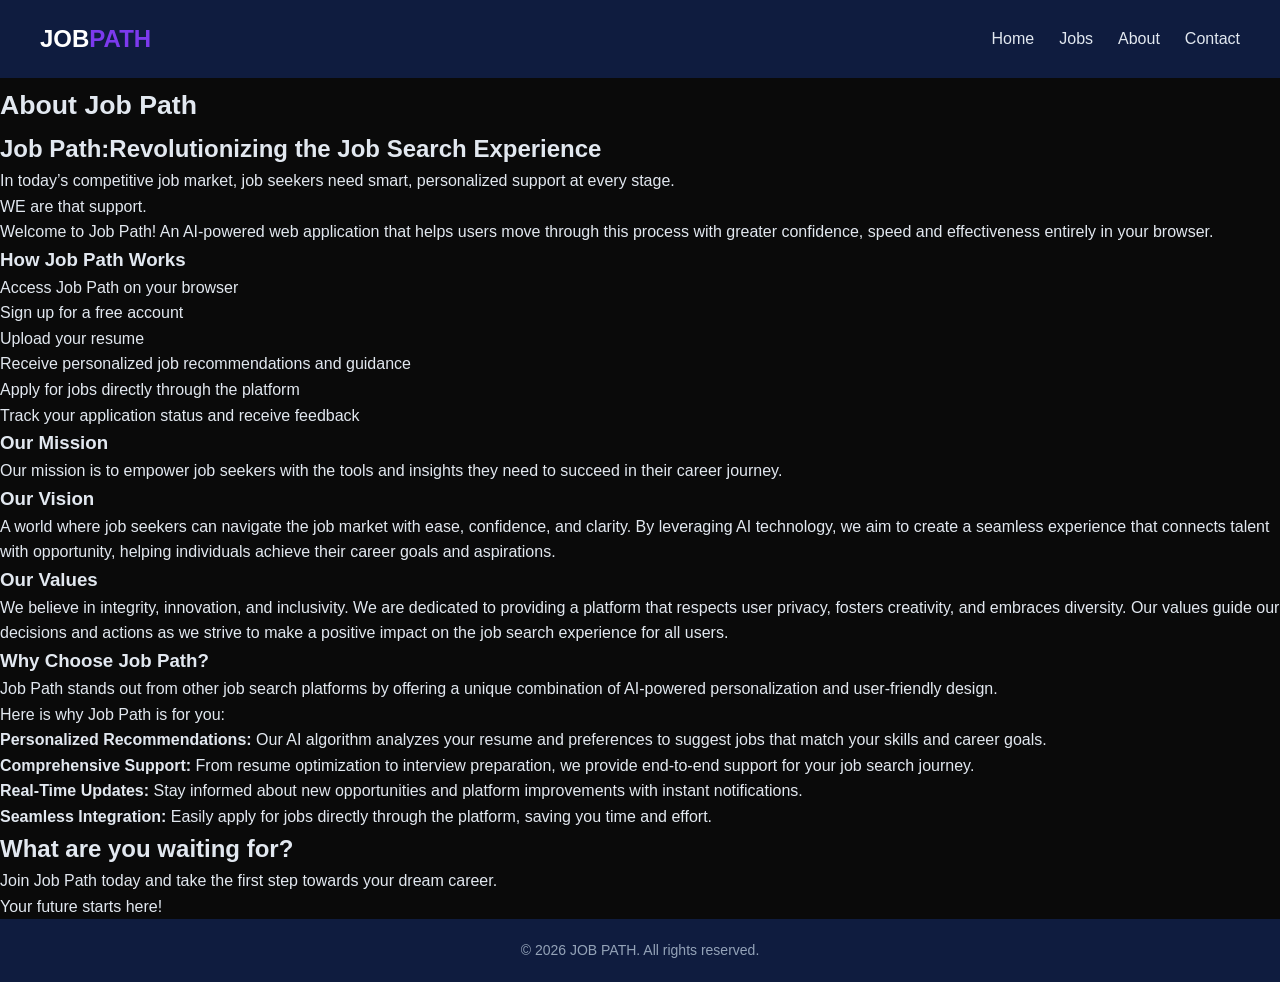
==== about.html @ 225a7d7c "Update navigation links in about.html" ====
<!DOCTYPE html>
<html lang="en">
<head>
    <meta charset="UTF-8">
    <meta name="viewport" content="width=device-width, initial-scale=1.0">
    <title>JOB PATH|About </title>
  <link rel="stylesheet" href="style.css" />
  <link rel="stylesheet" href="https://cdnjs.cloudflare.com/ajax/libs/font-awesome/6.5.0/css/all.min.css">
</head>
<body>
    <!-- Navigation -->
  <nav>
    <div class="logo">JOB<span>PATH</span></div>
    <ul>
      <li><a href="index.html">Home</a></li>
      <li><a href="#">Jobs</a></li>
      <li><a href="about.html">About</a></li>
      <li><a href="contact.html">Contact</a></li>
    </ul>
  </nav>
    <h1>
  <small class="text-body-secondary">About Job Path</small>
</h1>
    <h2>Job Path:Revolutionizing the Job Search Experience</h2>
    <p class="lead">In today’s competitive job market, job seekers need smart, personalized support at every stage.<br> WE are that support.<br>
     <p>Welcome to Job Path! An AI-powered web application that helps users move through this process with greater confidence, speed and effectiveness entirely in your browser. </p>
    
     <h3>How Job Path Works</h3>
        <ol>
        <li>Access Job Path on your browser</li>
        <li>Sign up for a free account</li>
        <li>Upload your resume</li>
        <li>Receive personalized job recommendations and guidance</li>
        <li>Apply for jobs directly through the platform</li>
        <li>Track your application status and receive feedback</li>
    </ol>

<h3>Our Mission</h3>
<p>Our mission is to empower job seekers with the tools and insights they need to succeed in their career journey.</p>

<h3>Our Vision</h3>
<p>A world where job seekers can navigate the job market with ease, confidence, and clarity. By leveraging AI technology, we aim to create a seamless experience that connects talent with opportunity, helping individuals achieve their career goals and aspirations.</p>

<h3>Our Values</h3>
<p>We believe in integrity, innovation, and inclusivity. We are dedicated to providing a platform that respects user privacy, fosters creativity, and embraces diversity. Our values guide our decisions and actions as we strive to make a positive impact on the job search experience for all users.</p>

<h3>Why Choose Job Path?</h3>
<p>Job Path stands out from other job search platforms by offering a unique combination of AI-powered personalization and user-friendly design.<br> Here is why Job Path is for you:</p>
<ul>
    <li><strong>Personalized Recommendations:</strong> Our AI algorithm analyzes your resume and preferences to suggest jobs that match your skills and career goals.</li>
    <li><strong>Comprehensive Support:</strong> From resume optimization to interview preparation, we provide end-to-end support for your job search journey.</li>
    <li><strong>Real-Time Updates:</strong> Stay informed about new opportunities and platform improvements with instant notifications.</li>
    <li><strong>Seamless Integration:</strong> Easily apply for jobs directly through the platform, saving you time and effort.</li>
</ul>
</p>

<h2>What are you waiting for?</h2>
<p>Join Job Path today and take the first step towards your dream career.<br> Your future starts here!</p>

<!-- Footer -->
  <footer>
    <p>&copy; 2026 JOB PATH. All rights reserved.</p>
  </footer>

</body>
</html>
---- style.css ----
* {
  margin: 0;
  padding: 0;
  box-sizing: border-box;
}

body {
  font-family: Arial, Helvetica, sans-serif;
  background-color: #0a0a0a;
  color: #e2e8f0;
  line-height: 1.6;
}

/* Navigation */
nav {
  display: flex;
  justify-content: space-between;
  align-items: center;
  padding: 20px 40px;
  background-color: #0f1c3f;
}

.logo {
  font-size: 24px;
  font-weight: bold;
  color: #ffffff;
}

.logo span {
  color: #7c3aed;
}

nav ul {
  list-style: none;
  display: flex;
  gap: 25px;
}

nav a {
  color: #e2e8f0;
  text-decoration: none;
  font-size: 16px;
}

nav a:hover {
  color: #7c3aed;
}

/* Hero */
header {
  text-align: center;
  padding: 100px 20px;
}

header h1 {
  font-size: 42px;
  margin-bottom: 15px;
  color: #ffffff;
}

header h1 span {
  color: #7c3aed;
}

header p {
  font-size: 18px;
  color: #94a3b8;
  margin-bottom: 30px;
}

.buttons {
  display: flex;
  justify-content: center;
  gap: 15px;
}

.btn {
  padding: 12px 28px;
  font-size: 16px;
  border: none;
  border-radius: 6px;
  cursor: pointer;
  background-color: #7c3aed;
  color: #ffffff;
}

.btn:hover {
  background-color: #6d28d9;
}

.btn-outline {
  background-color: transparent;
  border: 2px solid #7c3aed;
  color: #7c3aed;
}

.btn-outline:hover {
  background-color: #7c3aed;
  color: #ffffff;
}

/* Features */
.features {
  display: flex;
  justify-content: center;
  gap: 25px;
  padding: 40px 20px 80px;
  flex-wrap: wrap;
}

.card {
  background-color: #111827;
  border: 1px solid #1e293b;
  border-radius: 8px;
  padding: 30px;
  width: 260px;
  text-align: center;
}

.card h3 {
  color: #7c3aed;
  margin-bottom: 12px;
  font-size: 18px;
}

.card p {
  color: #94a3b8;
  font-size: 15px;
}

/* Footer */
footer {
  text-align: center;
  padding: 20px;
  background-color: #0f1c3f;
  color: #94a3b8;
  font-size: 14px;
}
.contact-header{
    background-repeat: no-repeat;
    background: linear-gradient(rgba(0, 0, 40, 0.7), rgba(0, 0, 40, 0.7)),
    url(images/whitedesign.jpg);
    background-repeat: no-repeat;
    background-size: cover;
    justify-content: center;
    background-position: center;
    position: relative;
    padding: 100px 20px;
    text-align: center;
    color:white ;
}
.contact-header h1{
    color:orange ;
    padding: 10px 40px;
    font-size: 40;
    letter-spacing: 2px;
}
.contact-form p{
    margin-bottom: 20px;
    font-size: 14px;
}
.contact-form{
    text-align: center;
    padding: 40px 20px;
}
form{
    max-width: 600px;
    margin: auto;
    display: flex;
    flex-direction: column;
    gap: 15px;
}
input,textarea{
    padding:12px;
    background-color: #012a5e;
    border: none;
    color: white;
    border-bottom: 2px solid #044b9e;
}
input:focus, textarea:focus{
    outline: none;
    border-bottom: 5px solid#ff7b00;
}
.divider{
    width: 1px;
    background-color:#ff7b00;
    height: auto;
    margin: 0 10px;
    opacity: 0.6
}
button{
    background-color: #ff7b00;
    color: #001f3f;
    padding: 12px;
    border:none;
    cursor: pointer;
    transition: 0.3s;
    text-transform: uppercase;
    font-weight: bold;
}
button:hover{
    background-color:rgb(64, 42, 1) ;
}

/* Simple responsive */
@media (max-width: 600px) {
  nav {
    flex-direction: column;
    gap: 15px;
  }

  header h1 {
    font-size: 32px;
  }

  .buttons {
    flex-direction: column;
    align-items: center;
  }
}
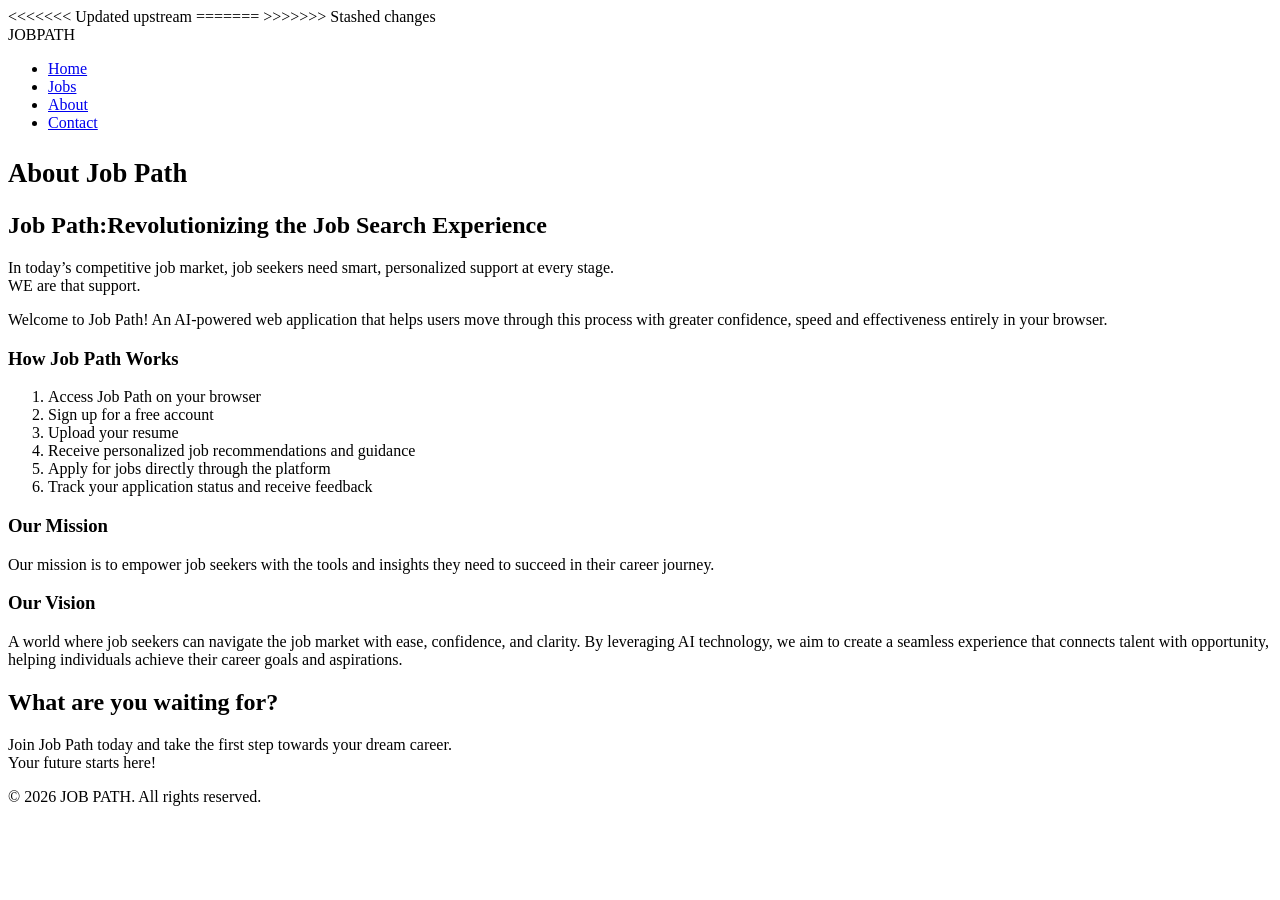
==== commit e2557ea7: "about.html" ====
--- a/about.html
+++ b/about.html
@@ -1,14 +1,24 @@
-<!DOCTYPE html>
+  <!DOCTYPE html>
 <html lang="en">
 <head>
     <meta charset="UTF-8">
     <meta name="viewport" content="width=device-width, initial-scale=1.0">
+<<<<<<< Updated upstream
     <title>JOB PATH|About </title>
   <link rel="stylesheet" href="style.css" />
   <link rel="stylesheet" href="https://cdnjs.cloudflare.com/ajax/libs/font-awesome/6.5.0/css/all.min.css">
 </head>
 <body>
     <!-- Navigation -->
+=======
+    <title>JOB PATH|About</title>
+    <link rel="stylesheet" href="style.css" />
+  <link rel="stylesheet" href="https://cdnjs.cloudflare.com/ajax/libs/font-awesome/6.5.0/css/all.min.css">
+</head>
+</head>
+<body>
+      <!-- Navigation -->
+>>>>>>> Stashed changes
   <nav>
     <div class="logo">JOB<span>PATH</span></div>
     <ul>
@@ -41,18 +51,8 @@
 <h3>Our Vision</h3>
 <p>A world where job seekers can navigate the job market with ease, confidence, and clarity. By leveraging AI technology, we aim to create a seamless experience that connects talent with opportunity, helping individuals achieve their career goals and aspirations.</p>
 
-<h3>Our Values</h3>
-<p>We believe in integrity, innovation, and inclusivity. We are dedicated to providing a platform that respects user privacy, fosters creativity, and embraces diversity. Our values guide our decisions and actions as we strive to make a positive impact on the job search experience for all users.</p>
 
-<h3>Why Choose Job Path?</h3>
-<p>Job Path stands out from other job search platforms by offering a unique combination of AI-powered personalization and user-friendly design.<br> Here is why Job Path is for you:</p>
-<ul>
-    <li><strong>Personalized Recommendations:</strong> Our AI algorithm analyzes your resume and preferences to suggest jobs that match your skills and career goals.</li>
-    <li><strong>Comprehensive Support:</strong> From resume optimization to interview preparation, we provide end-to-end support for your job search journey.</li>
-    <li><strong>Real-Time Updates:</strong> Stay informed about new opportunities and platform improvements with instant notifications.</li>
-    <li><strong>Seamless Integration:</strong> Easily apply for jobs directly through the platform, saving you time and effort.</li>
-</ul>
-</p>
+
 
 <h2>What are you waiting for?</h2>
 <p>Join Job Path today and take the first step towards your dream career.<br> Your future starts here!</p>
--- a/style.css
+++ b/style.css
@@ -1,220 +1,2 @@
-* {
-  margin: 0;
-  padding: 0;
-  box-sizing: border-box;
-}
+# WE ARE NOT USING THIS CSS STYLE...WE ARE USING THE SECOND ONE. THANK YOU
 
-body {
-  font-family: Arial, Helvetica, sans-serif;
-  background-color: #0a0a0a;
-  color: #e2e8f0;
-  line-height: 1.6;
-}
-
-/* Navigation */
-nav {
-  display: flex;
-  justify-content: space-between;
-  align-items: center;
-  padding: 20px 40px;
-  background-color: #0f1c3f;
-}
-
-.logo {
-  font-size: 24px;
-  font-weight: bold;
-  color: #ffffff;
-}
-
-.logo span {
-  color: #7c3aed;
-}
-
-nav ul {
-  list-style: none;
-  display: flex;
-  gap: 25px;
-}
-
-nav a {
-  color: #e2e8f0;
-  text-decoration: none;
-  font-size: 16px;
-}
-
-nav a:hover {
-  color: #7c3aed;
-}
-
-/* Hero */
-header {
-  text-align: center;
-  padding: 100px 20px;
-}
-
-header h1 {
-  font-size: 42px;
-  margin-bottom: 15px;
-  color: #ffffff;
-}
-
-header h1 span {
-  color: #7c3aed;
-}
-
-header p {
-  font-size: 18px;
-  color: #94a3b8;
-  margin-bottom: 30px;
-}
-
-.buttons {
-  display: flex;
-  justify-content: center;
-  gap: 15px;
-}
-
-.btn {
-  padding: 12px 28px;
-  font-size: 16px;
-  border: none;
-  border-radius: 6px;
-  cursor: pointer;
-  background-color: #7c3aed;
-  color: #ffffff;
-}
-
-.btn:hover {
-  background-color: #6d28d9;
-}
-
-.btn-outline {
-  background-color: transparent;
-  border: 2px solid #7c3aed;
-  color: #7c3aed;
-}
-
-.btn-outline:hover {
-  background-color: #7c3aed;
-  color: #ffffff;
-}
-
-/* Features */
-.features {
-  display: flex;
-  justify-content: center;
-  gap: 25px;
-  padding: 40px 20px 80px;
-  flex-wrap: wrap;
-}
-
-.card {
-  background-color: #111827;
-  border: 1px solid #1e293b;
-  border-radius: 8px;
-  padding: 30px;
-  width: 260px;
-  text-align: center;
-}
-
-.card h3 {
-  color: #7c3aed;
-  margin-bottom: 12px;
-  font-size: 18px;
-}
-
-.card p {
-  color: #94a3b8;
-  font-size: 15px;
-}
-
-/* Footer */
-footer {
-  text-align: center;
-  padding: 20px;
-  background-color: #0f1c3f;
-  color: #94a3b8;
-  font-size: 14px;
-}
-.contact-header{
-    background-repeat: no-repeat;
-    background: linear-gradient(rgba(0, 0, 40, 0.7), rgba(0, 0, 40, 0.7)),
-    url(images/whitedesign.jpg);
-    background-repeat: no-repeat;
-    background-size: cover;
-    justify-content: center;
-    background-position: center;
-    position: relative;
-    padding: 100px 20px;
-    text-align: center;
-    color:white ;
-}
-.contact-header h1{
-    color:orange ;
-    padding: 10px 40px;
-    font-size: 40;
-    letter-spacing: 2px;
-}
-.contact-form p{
-    margin-bottom: 20px;
-    font-size: 14px;
-}
-.contact-form{
-    text-align: center;
-    padding: 40px 20px;
-}
-form{
-    max-width: 600px;
-    margin: auto;
-    display: flex;
-    flex-direction: column;
-    gap: 15px;
-}
-input,textarea{
-    padding:12px;
-    background-color: #012a5e;
-    border: none;
-    color: white;
-    border-bottom: 2px solid #044b9e;
-}
-input:focus, textarea:focus{
-    outline: none;
-    border-bottom: 5px solid#ff7b00;
-}
-.divider{
-    width: 1px;
-    background-color:#ff7b00;
-    height: auto;
-    margin: 0 10px;
-    opacity: 0.6
-}
-button{
-    background-color: #ff7b00;
-    color: #001f3f;
-    padding: 12px;
-    border:none;
-    cursor: pointer;
-    transition: 0.3s;
-    text-transform: uppercase;
-    font-weight: bold;
-}
-button:hover{
-    background-color:rgb(64, 42, 1) ;
-}
-
-/* Simple responsive */
-@media (max-width: 600px) {
-  nav {
-    flex-direction: column;
-    gap: 15px;
-  }
-
-  header h1 {
-    font-size: 32px;
-  }
-
-  .buttons {
-    flex-direction: column;
-    align-items: center;
-  }
-}
--- a/style.css
+++ b/style.css
@@ -1,220 +1,2 @@
-* {
-  margin: 0;
-  padding: 0;
-  box-sizing: border-box;
-}
+# WE ARE NOT USING THIS CSS STYLE...WE ARE USING THE SECOND ONE. THANK YOU
 
-body {
-  font-family: Arial, Helvetica, sans-serif;
-  background-color: #0a0a0a;
-  color: #e2e8f0;
-  line-height: 1.6;
-}
-
-/* Navigation */
-nav {
-  display: flex;
-  justify-content: space-between;
-  align-items: center;
-  padding: 20px 40px;
-  background-color: #0f1c3f;
-}
-
-.logo {
-  font-size: 24px;
-  font-weight: bold;
-  color: #ffffff;
-}
-
-.logo span {
-  color: #7c3aed;
-}
-
-nav ul {
-  list-style: none;
-  display: flex;
-  gap: 25px;
-}
-
-nav a {
-  color: #e2e8f0;
-  text-decoration: none;
-  font-size: 16px;
-}
-
-nav a:hover {
-  color: #7c3aed;
-}
-
-/* Hero */
-header {
-  text-align: center;
-  padding: 100px 20px;
-}
-
-header h1 {
-  font-size: 42px;
-  margin-bottom: 15px;
-  color: #ffffff;
-}
-
-header h1 span {
-  color: #7c3aed;
-}
-
-header p {
-  font-size: 18px;
-  color: #94a3b8;
-  margin-bottom: 30px;
-}
-
-.buttons {
-  display: flex;
-  justify-content: center;
-  gap: 15px;
-}
-
-.btn {
-  padding: 12px 28px;
-  font-size: 16px;
-  border: none;
-  border-radius: 6px;
-  cursor: pointer;
-  background-color: #7c3aed;
-  color: #ffffff;
-}
-
-.btn:hover {
-  background-color: #6d28d9;
-}
-
-.btn-outline {
-  background-color: transparent;
-  border: 2px solid #7c3aed;
-  color: #7c3aed;
-}
-
-.btn-outline:hover {
-  background-color: #7c3aed;
-  color: #ffffff;
-}
-
-/* Features */
-.features {
-  display: flex;
-  justify-content: center;
-  gap: 25px;
-  padding: 40px 20px 80px;
-  flex-wrap: wrap;
-}
-
-.card {
-  background-color: #111827;
-  border: 1px solid #1e293b;
-  border-radius: 8px;
-  padding: 30px;
-  width: 260px;
-  text-align: center;
-}
-
-.card h3 {
-  color: #7c3aed;
-  margin-bottom: 12px;
-  font-size: 18px;
-}
-
-.card p {
-  color: #94a3b8;
-  font-size: 15px;
-}
-
-/* Footer */
-footer {
-  text-align: center;
-  padding: 20px;
-  background-color: #0f1c3f;
-  color: #94a3b8;
-  font-size: 14px;
-}
-.contact-header{
-    background-repeat: no-repeat;
-    background: linear-gradient(rgba(0, 0, 40, 0.7), rgba(0, 0, 40, 0.7)),
-    url(images/whitedesign.jpg);
-    background-repeat: no-repeat;
-    background-size: cover;
-    justify-content: center;
-    background-position: center;
-    position: relative;
-    padding: 100px 20px;
-    text-align: center;
-    color:white ;
-}
-.contact-header h1{
-    color:orange ;
-    padding: 10px 40px;
-    font-size: 40;
-    letter-spacing: 2px;
-}
-.contact-form p{
-    margin-bottom: 20px;
-    font-size: 14px;
-}
-.contact-form{
-    text-align: center;
-    padding: 40px 20px;
-}
-form{
-    max-width: 600px;
-    margin: auto;
-    display: flex;
-    flex-direction: column;
-    gap: 15px;
-}
-input,textarea{
-    padding:12px;
-    background-color: #012a5e;
-    border: none;
-    color: white;
-    border-bottom: 2px solid #044b9e;
-}
-input:focus, textarea:focus{
-    outline: none;
-    border-bottom: 5px solid#ff7b00;
-}
-.divider{
-    width: 1px;
-    background-color:#ff7b00;
-    height: auto;
-    margin: 0 10px;
-    opacity: 0.6
-}
-button{
-    background-color: #ff7b00;
-    color: #001f3f;
-    padding: 12px;
-    border:none;
-    cursor: pointer;
-    transition: 0.3s;
-    text-transform: uppercase;
-    font-weight: bold;
-}
-button:hover{
-    background-color:rgb(64, 42, 1) ;
-}
-
-/* Simple responsive */
-@media (max-width: 600px) {
-  nav {
-    flex-direction: column;
-    gap: 15px;
-  }
-
-  header h1 {
-    font-size: 32px;
-  }
-
-  .buttons {
-    flex-direction: column;
-    align-items: center;
-  }
-}
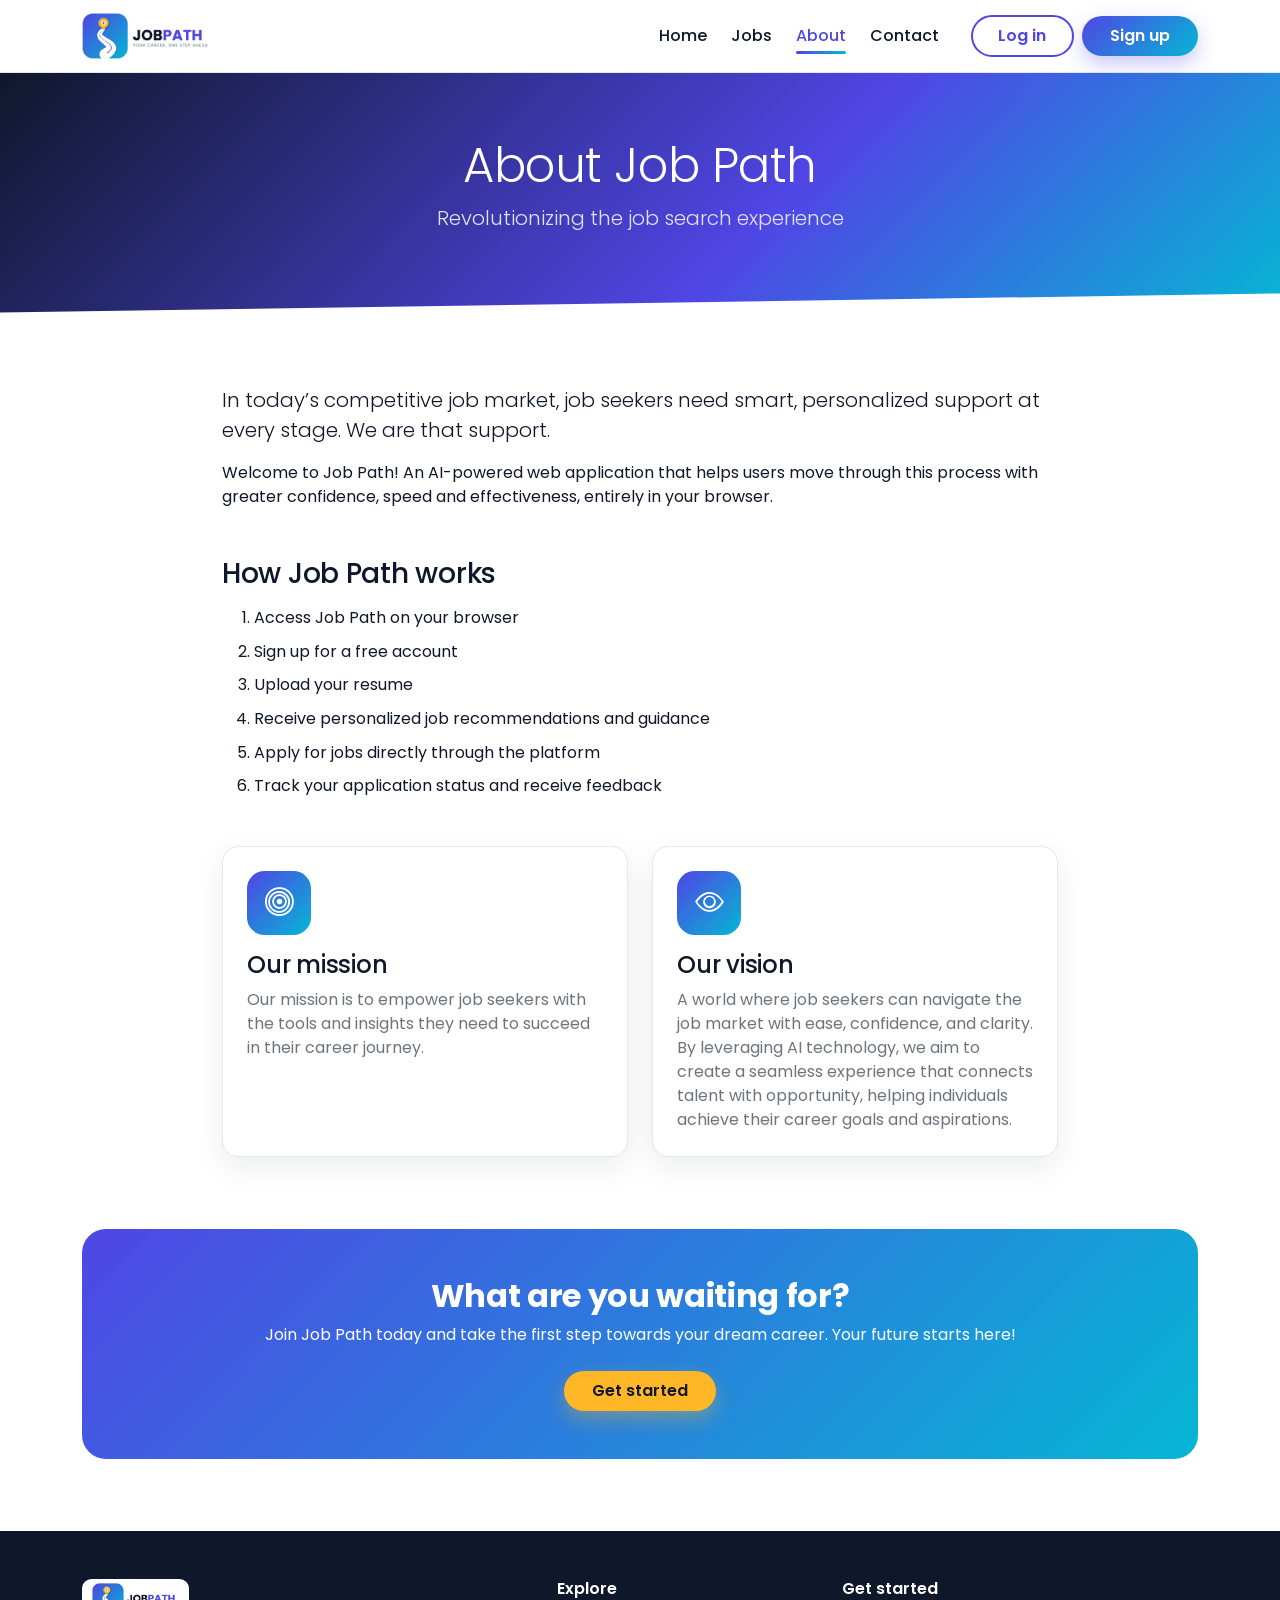
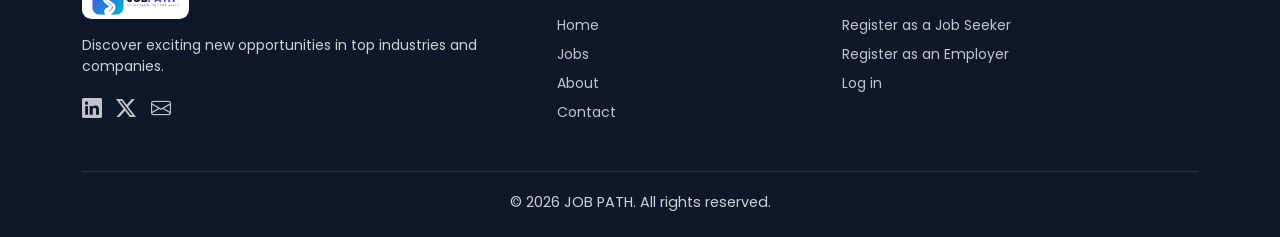
==== commit cc291130: "Add files via upload" ====
--- a/about.html
+++ b/about.html
@@ -1,66 +1,80 @@
-  <!DOCTYPE html>
+<!DOCTYPE html>
 <html lang="en">
 <head>
-    <meta charset="UTF-8">
-    <meta name="viewport" content="width=device-width, initial-scale=1.0">
-<<<<<<< Updated upstream
-    <title>JOB PATH|About </title>
-  <link rel="stylesheet" href="style.css" />
-  <link rel="stylesheet" href="https://cdnjs.cloudflare.com/ajax/libs/font-awesome/6.5.0/css/all.min.css">
+  <meta charset="UTF-8">
+  <meta name="viewport" content="width=device-width, initial-scale=1">
+  <meta name="description" content="Learn how JOB PATH helps job seekers move through the hiring process with confidence, speed and effectiveness.">
+  <title>About | JOB PATH</title>
+  <link rel="icon" type="image/svg+xml" href="assets/img/favicon.svg">
+  <link href="https://cdn.jsdelivr.net/npm/bootstrap@5.3.3/dist/css/bootstrap.min.css" rel="stylesheet">
+  <link href="https://cdn.jsdelivr.net/npm/bootstrap-icons@1.11.3/font/bootstrap-icons.min.css" rel="stylesheet">
+  <link rel="preconnect" href="https://fonts.googleapis.com">
+  <link rel="preconnect" href="https://fonts.gstatic.com" crossorigin>
+  <link href="https://fonts.googleapis.com/css2?family=Poppins:wght@400;500;600;700;800&display=swap" rel="stylesheet">
+  <link rel="stylesheet" href="assets/css/style.css">
+  <link rel="stylesheet" href="assets/css/uiverse.css">
 </head>
-<body>
-    <!-- Navigation -->
-=======
-    <title>JOB PATH|About</title>
-    <link rel="stylesheet" href="style.css" />
-  <link rel="stylesheet" href="https://cdnjs.cloudflare.com/ajax/libs/font-awesome/6.5.0/css/all.min.css">
-</head>
-</head>
-<body>
-      <!-- Navigation -->
->>>>>>> Stashed changes
-  <nav>
-    <div class="logo">JOB<span>PATH</span></div>
-    <ul>
-      <li><a href="index.html">Home</a></li>
-      <li><a href="#">Jobs</a></li>
-      <li><a href="about.html">About</a></li>
-      <li><a href="contact.html">Contact</a></li>
-    </ul>
-  </nav>
-    <h1>
-  <small class="text-body-secondary">About Job Path</small>
-</h1>
-    <h2>Job Path:Revolutionizing the Job Search Experience</h2>
-    <p class="lead">In today’s competitive job market, job seekers need smart, personalized support at every stage.<br> WE are that support.<br>
-     <p>Welcome to Job Path! An AI-powered web application that helps users move through this process with greater confidence, speed and effectiveness entirely in your browser. </p>
-    
-     <h3>How Job Path Works</h3>
-        <ol>
-        <li>Access Job Path on your browser</li>
-        <li>Sign up for a free account</li>
-        <li>Upload your resume</li>
-        <li>Receive personalized job recommendations and guidance</li>
-        <li>Apply for jobs directly through the platform</li>
-        <li>Track your application status and receive feedback</li>
-    </ol>
+<body data-page="about">
 
-<h3>Our Mission</h3>
-<p>Our mission is to empower job seekers with the tools and insights they need to succeed in their career journey.</p>
+  <div id="site-header"></div>
 
-<h3>Our Vision</h3>
-<p>A world where job seekers can navigate the job market with ease, confidence, and clarity. By leveraging AI technology, we aim to create a seamless experience that connects talent with opportunity, helping individuals achieve their career goals and aspirations.</p>
+  <main id="main">
+    <header class="page-hero">
+      <div class="container">
+        <h1 class="display-5">About Job Path</h1>
+        <p class="lead mb-0">Revolutionizing the job search experience</p>
+      </div>
+    </header>
 
+    <section class="section">
+      <div class="container" style="max-width: 860px;">
+        <p class="lead">In today&rsquo;s competitive job market, job seekers need smart, personalized support at every stage. We are that support.</p>
+        <p>Welcome to Job Path! An AI-powered web application that helps users move through this process with greater confidence, speed and effectiveness, entirely in your browser.</p>
 
+        <h2 class="h3 mt-5 mb-3">How Job Path works</h2>
+        <ol class="about-list">
+          <li>Access Job Path on your browser</li>
+          <li>Sign up for a free account</li>
+          <li>Upload your resume</li>
+          <li>Receive personalized job recommendations and guidance</li>
+          <li>Apply for jobs directly through the platform</li>
+          <li>Track your application status and receive feedback</li>
+        </ol>
 
+        <div class="row g-4 mt-4">
+          <div class="col-md-6 reveal">
+            <div class="uv-card">
+              <div class="icon-wrap mb-3"><i class="bi bi-bullseye"></i></div>
+              <h2 class="h4">Our mission</h2>
+              <p class="mb-0 text-secondary">Our mission is to empower job seekers with the tools and insights they need to succeed in their career journey.</p>
+            </div>
+          </div>
+          <div class="col-md-6 reveal">
+            <div class="uv-card">
+              <div class="icon-wrap mb-3"><i class="bi bi-eye"></i></div>
+              <h2 class="h4">Our vision</h2>
+              <p class="mb-0 text-secondary">A world where job seekers can navigate the job market with ease, confidence, and clarity. By leveraging AI technology, we aim to create a seamless experience that connects talent with opportunity, helping individuals achieve their career goals and aspirations.</p>
+            </div>
+          </div>
+        </div>
+      </div>
+    </section>
 
-<h2>What are you waiting for?</h2>
-<p>Join Job Path today and take the first step towards your dream career.<br> Your future starts here!</p>
+    <section class="section pt-0">
+      <div class="container">
+        <div class="cta-band reveal">
+          <h2>What are you waiting for?</h2>
+          <p class="mb-4">Join Job Path today and take the first step towards your dream career. Your future starts here!</p>
+          <a href="register.html" class="uv-btn uv-btn-gold">Get started</a>
+        </div>
+      </div>
+    </section>
+  </main>
 
-<!-- Footer -->
-  <footer>
-    <p>&copy; 2026 JOB PATH. All rights reserved.</p>
-  </footer>
+  <div id="site-footer"></div>
 
+  <script src="https://cdn.jsdelivr.net/npm/bootstrap@5.3.3/dist/js/bootstrap.bundle.min.js"></script>
+  <script src="assets/js/layout.js"></script>
+  <script src="assets/js/main.js"></script>
 </body>
 </html>
--- a/assets/css/uiverse.css
+++ b/assets/css/uiverse.css
@@ -0,0 +1,132 @@
+/* =====================================================================
+   UIVERSE-STYLE COMPONENTS  (https://uiverse.io)
+   Uiverse is a community gallery of copy-and-paste HTML/CSS elements –
+   it is NOT an installable library. You browse the site, click an
+   element, copy its HTML + CSS and paste it into your project.
+   The components below follow that same pattern (pure CSS, no JS) and
+   are namespaced with "uv-" so they never clash with Bootstrap.
+   To add another one from uiverse.io: paste its CSS at the bottom of
+   this file and its HTML where you want it. Rename its classes with
+   the "uv-" prefix to keep things tidy.
+   ===================================================================== */
+
+/* ---------- Button: gradient with a shine sweep ---------- */
+.uv-btn {
+  position: relative; overflow: hidden; display: inline-flex; align-items: center; justify-content: center; gap: .5rem;
+  padding: .75rem 1.75rem; border: 0; border-radius: 999px; cursor: pointer;
+  font: 600 1rem/1 "Poppins", sans-serif; color: #fff; text-decoration: none;
+  background: linear-gradient(135deg, var(--jp-indigo), var(--jp-cyan));
+  box-shadow: 0 8px 20px rgba(79, 70, 229, .3);
+  transition: transform .2s, box-shadow .2s;
+}
+.uv-btn::before {                        /* the shiny strip */
+  content: ""; position: absolute; top: 0; left: -100%; width: 60%; height: 100%;
+  background: linear-gradient(120deg, transparent, rgba(255,255,255,.45), transparent);
+  transition: left .6s;
+}
+.uv-btn:hover { transform: translateY(-2px); box-shadow: 0 12px 26px rgba(79, 70, 229, .4); color: #fff; }
+.uv-btn:hover::before { left: 140%; }
+.uv-btn:active { transform: translateY(0) scale(.98); }
+.uv-btn-gold { background: var(--jp-gold); color: var(--jp-navy); box-shadow: 0 8px 20px rgba(255,182,39,.35); }
+.uv-btn-gold:hover { color: var(--jp-navy); box-shadow: 0 12px 26px rgba(255,182,39,.5); }
+.uv-btn-block { width: 100%; }
+
+/* ---------- Button: outline that fills on hover ---------- */
+.uv-btn-outline {
+  position: relative; z-index: 0; overflow: hidden; display: inline-flex; align-items: center; justify-content: center; gap: .5rem;
+  padding: .7rem 1.6rem; border-radius: 999px; cursor: pointer; text-decoration: none;
+  font: 600 1rem/1 "Poppins", sans-serif; color: var(--jp-indigo);
+  background: transparent; border: 2px solid var(--jp-indigo); transition: color .3s;
+}
+.uv-btn-outline::before {
+  content: ""; position: absolute; inset: 0; z-index: -1; background: var(--jp-indigo);
+  transform: scaleX(0); transform-origin: left; transition: transform .3s;
+}
+.uv-btn-outline:hover { color: #fff; }
+.uv-btn-outline:hover::before { transform: scaleX(1); }
+.uv-btn-outline.light { color: #fff; border-color: #fff; }
+.uv-btn-outline.light::before { background: #fff; }
+.uv-btn-outline.light:hover { color: var(--jp-navy); }
+
+/* ---------- Input: floating label with animated underline ----------
+   HTML:  <div class="uv-field"><input id="x" placeholder=" " required>
+          <label for="x">Label</label></div>                            */
+.uv-field { position: relative; margin-bottom: 1.25rem; }
+.uv-field input, .uv-field select, .uv-field textarea {
+  width: 100%; padding: 1.35rem .9rem .5rem; font: 400 1rem "Poppins", sans-serif; color: var(--jp-navy);
+  background: #f1f5f9; border: 2px solid transparent; border-radius: .75rem; outline: none;
+  transition: border-color .25s, background .25s, box-shadow .25s;
+}
+.uv-field textarea { resize: vertical; min-height: 130px; }
+.uv-field label {
+  position: absolute; left: .95rem; top: .95rem; color: var(--jp-slate); pointer-events: none;
+  transition: all .2s ease; transform-origin: left top;
+}
+.uv-field input:focus, .uv-field select:focus, .uv-field textarea:focus {
+  background: #fff; border-color: var(--jp-indigo); box-shadow: 0 0 0 4px rgba(79,70,229,.12);
+}
+/* label floats up when focused OR when the field has content */
+.uv-field input:focus + label,
+.uv-field input:not(:placeholder-shown) + label,
+.uv-field textarea:focus + label,
+.uv-field textarea:not(:placeholder-shown) + label,
+.uv-field select + label {
+  top: .35rem; font-size: .72rem; color: var(--jp-indigo); font-weight: 600;
+}
+.uv-field select { padding-top: 1.45rem; }
+.uv-field input:focus + label,
+.uv-field textarea:focus + label {
+  color: var(--jp-indigo);
+}
+/* validation colours (Bootstrap adds .was-validated to the form) */
+.was-validated .uv-field input:invalid,
+.was-validated .uv-field select:invalid,
+.was-validated .uv-field textarea:invalid { border-color: #dc3545; background: #fff5f5; }
+.was-validated .uv-field input:valid,
+.was-validated .uv-field textarea:valid { border-color: #22c55e; }
+.uv-field .invalid-msg { display: none; color: #dc3545; font-size: .8rem; margin-top: .25rem; }
+.was-validated .uv-field input:invalid ~ .invalid-msg,
+.was-validated .uv-field select:invalid ~ .invalid-msg,
+.was-validated .uv-field textarea:invalid ~ .invalid-msg { display: block; }
+
+/* ---------- Card: lift + gradient glow border on hover ---------- */
+.uv-card {
+  position: relative; height: 100%; background: #fff; border-radius: var(--jp-radius); padding: 1.5rem;
+  border: 1px solid var(--jp-border); box-shadow: var(--jp-shadow);
+  transition: transform .25s, box-shadow .25s;
+}
+.uv-card::after {                         /* glowing border, hidden until hover */
+  content: ""; position: absolute; inset: -2px; z-index: -1; border-radius: calc(var(--jp-radius) + 2px);
+  background: linear-gradient(135deg, var(--jp-indigo), var(--jp-cyan), var(--jp-gold));
+  opacity: 0; transition: opacity .25s;
+}
+.uv-card:hover { transform: translateY(-6px); box-shadow: 0 18px 36px rgba(15,23,42,.14); }
+.uv-card:hover::after { opacity: 1; }
+
+/* ---------- Checkbox: animated tick ----------
+   HTML: <label class="uv-check"><input type="checkbox"><span></span> Text</label> */
+.uv-check { display: inline-flex; align-items: center; gap: .6rem; cursor: pointer; user-select: none; }
+.uv-check input { position: absolute; opacity: 0; }
+.uv-check span {
+  position: relative; width: 22px; height: 22px; border-radius: 6px; border: 2px solid var(--jp-slate);
+  transition: background .2s, border-color .2s; flex: none;
+}
+.uv-check span::after {
+  content: ""; position: absolute; left: 6px; top: 1px; width: 6px; height: 12px;
+  border: solid #fff; border-width: 0 3px 3px 0; transform: rotate(45deg) scale(0); transition: transform .2s;
+}
+.uv-check input:checked + span { background: var(--jp-indigo); border-color: var(--jp-indigo); }
+.uv-check input:checked + span::after { transform: rotate(45deg) scale(1); }
+.uv-check input:focus-visible + span { outline: 3px solid var(--jp-cyan); outline-offset: 2px; }
+
+/* ---------- Loader: three bouncing dots ----------
+   HTML: <div class="uv-loader"><i></i><i></i><i></i></div> */
+.uv-loader { display: inline-flex; gap: .4rem; }
+.uv-loader i { width: 12px; height: 12px; border-radius: 50%; background: var(--jp-indigo); animation: uv-bounce 1s infinite ease-in-out; }
+.uv-loader i:nth-child(2) { background: var(--jp-cyan); animation-delay: .15s; }
+.uv-loader i:nth-child(3) { background: var(--jp-gold); animation-delay: .3s; }
+@keyframes uv-bounce { 0%, 80%, 100% { transform: translateY(0); } 40% { transform: translateY(-14px); } }
+
+@media (prefers-reduced-motion: reduce) {
+  .uv-btn, .uv-btn::before, .uv-card, .uv-loader i { transition: none; animation: none; }
+}
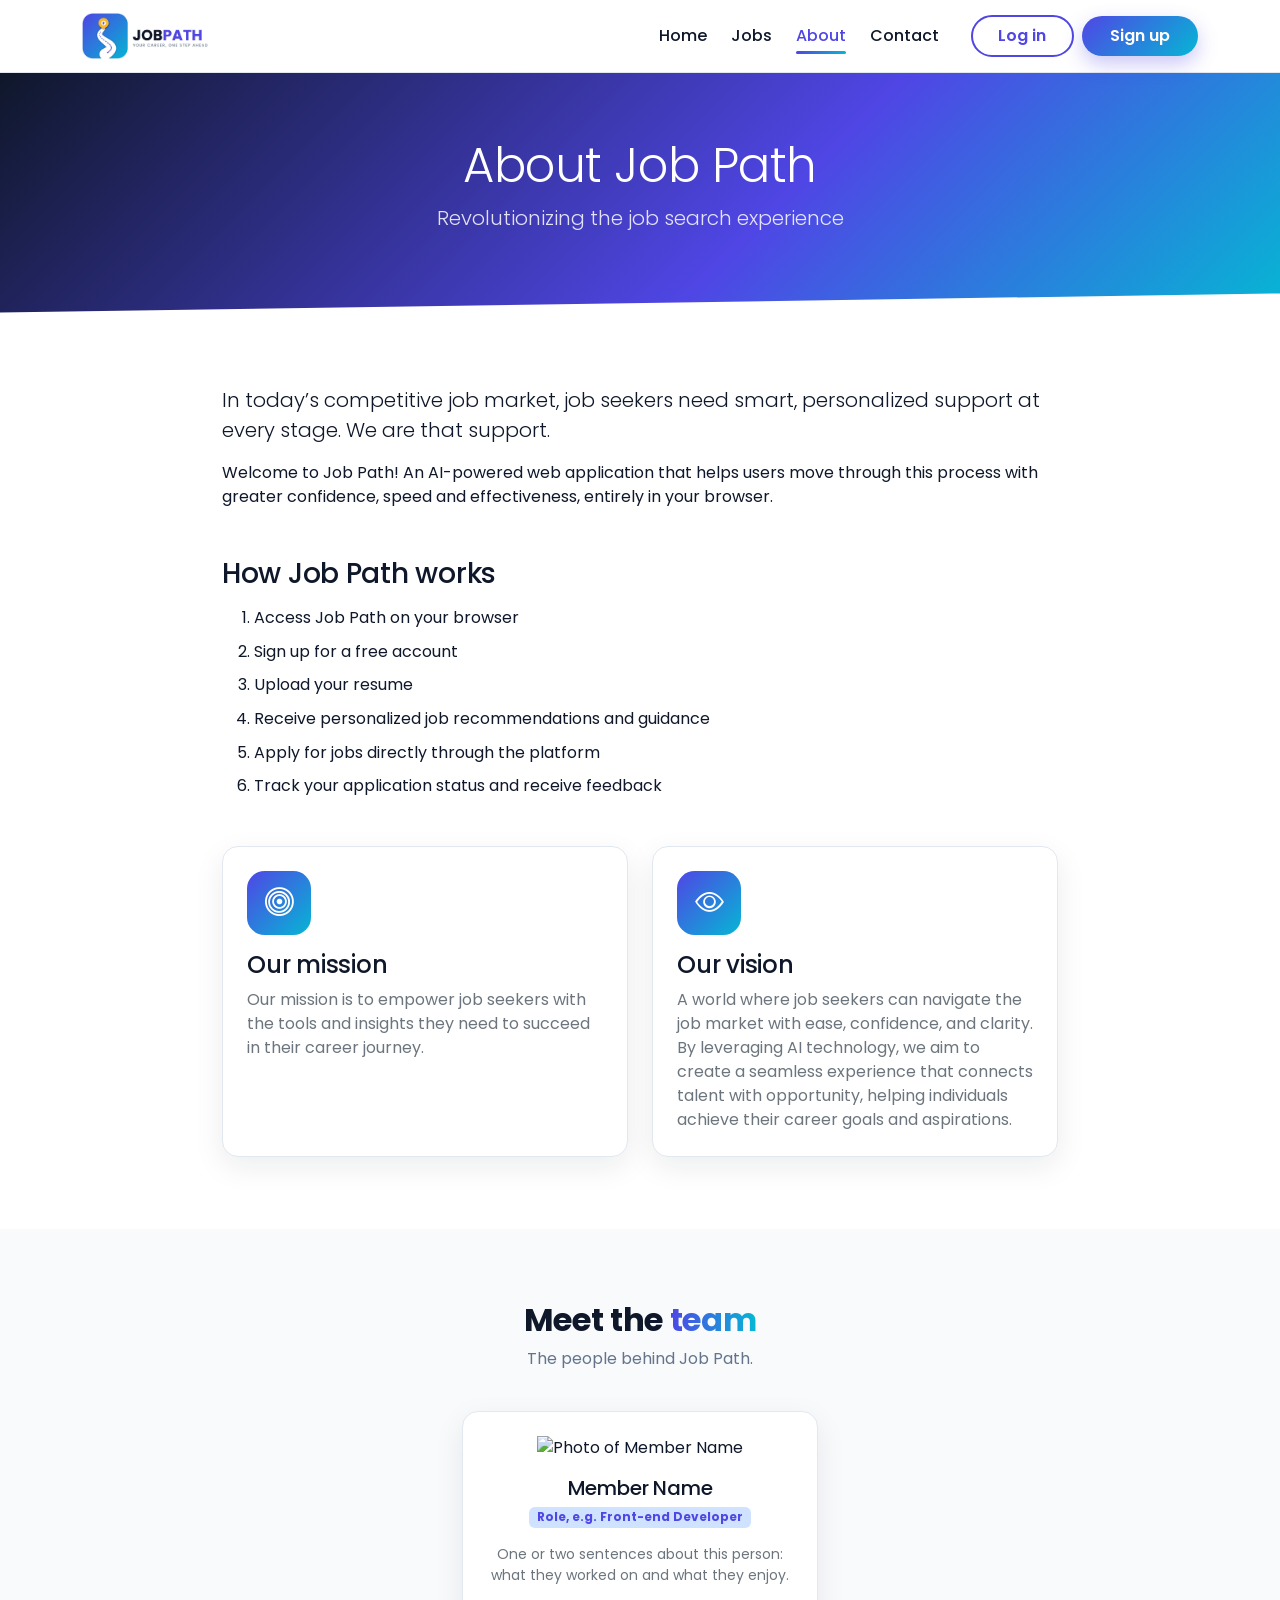
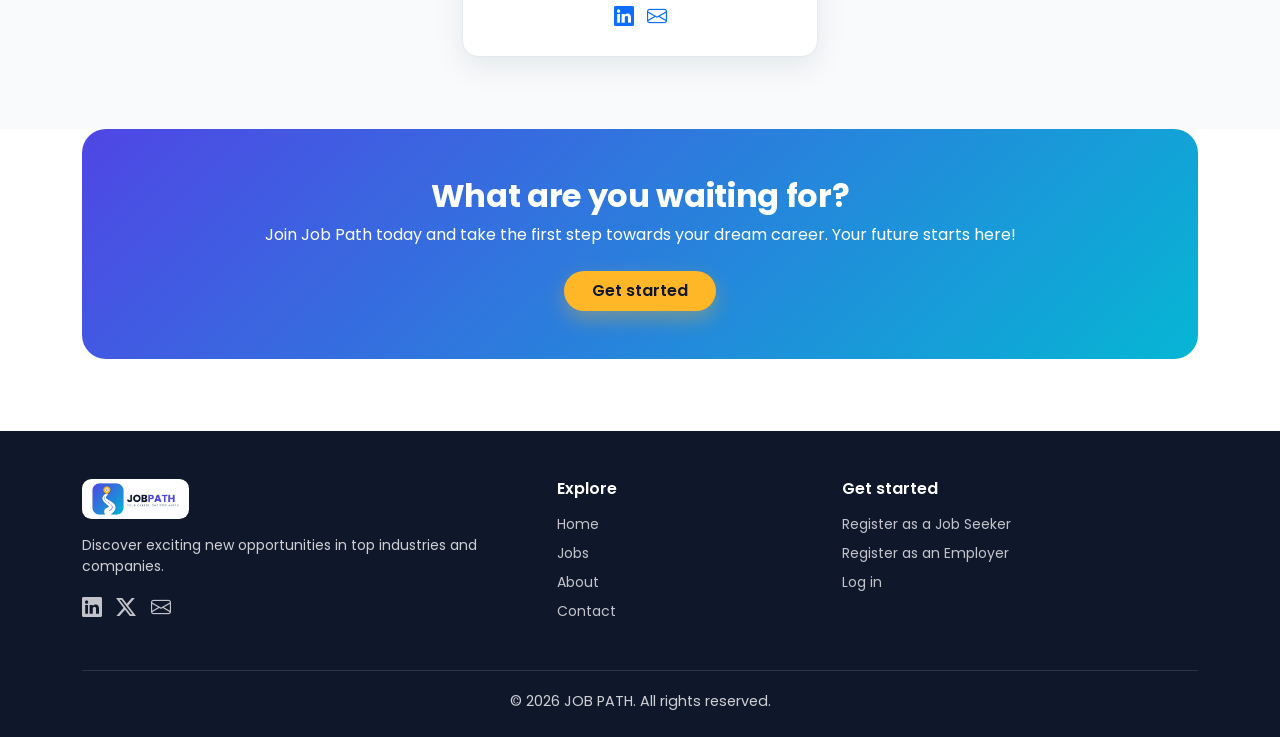
==== commit 8acbd966: "made an update" ====
--- a/about.html
+++ b/about.html
@@ -60,6 +60,34 @@
       </div>
     </section>
 
+    <!-- TEAM -->
+<section class="section section-alt" aria-labelledby="team-title">
+  <div class="container">
+    <h2 id="team-title" class="section-title">Meet the <span class="text-gradient">team</span></h2>
+    <p class="section-intro">The people behind Job Path.</p>
+
+    <div class="row g-4 justify-content-center">
+
+      <!-- ONE MEMBER: copy this whole block for each person -->
+      <div class="col-sm-6 col-lg-4 reveal">
+        <div class="uv-card text-center">
+          <img src="assets/img/team/member1.jpg" alt="Photo of Member Name" class="team-photo mb-3">
+          <h3 class="h5 mb-1">Member Name</h3>
+          <span class="badge bg-primary-subtle text-primary mb-3">Role, e.g. Front-end Developer</span>
+          <p class="text-secondary small mb-3">One or two sentences about this person: what they worked on and what they enjoy.</p>
+          <div class="fs-5">
+            <a href="#" class="me-2" aria-label="Member Name on LinkedIn"><i class="bi bi-linkedin"></i></a>
+            <a href="mailto:name@example.com" aria-label="Email Member Name"><i class="bi bi-envelope"></i></a>
+          </div>
+        </div>
+      </div>
+      <!-- END ONE MEMBER -->
+
+    </div>
+  </div>
+</section>
+
+
     <section class="section pt-0">
       <div class="container">
         <div class="cta-band reveal">
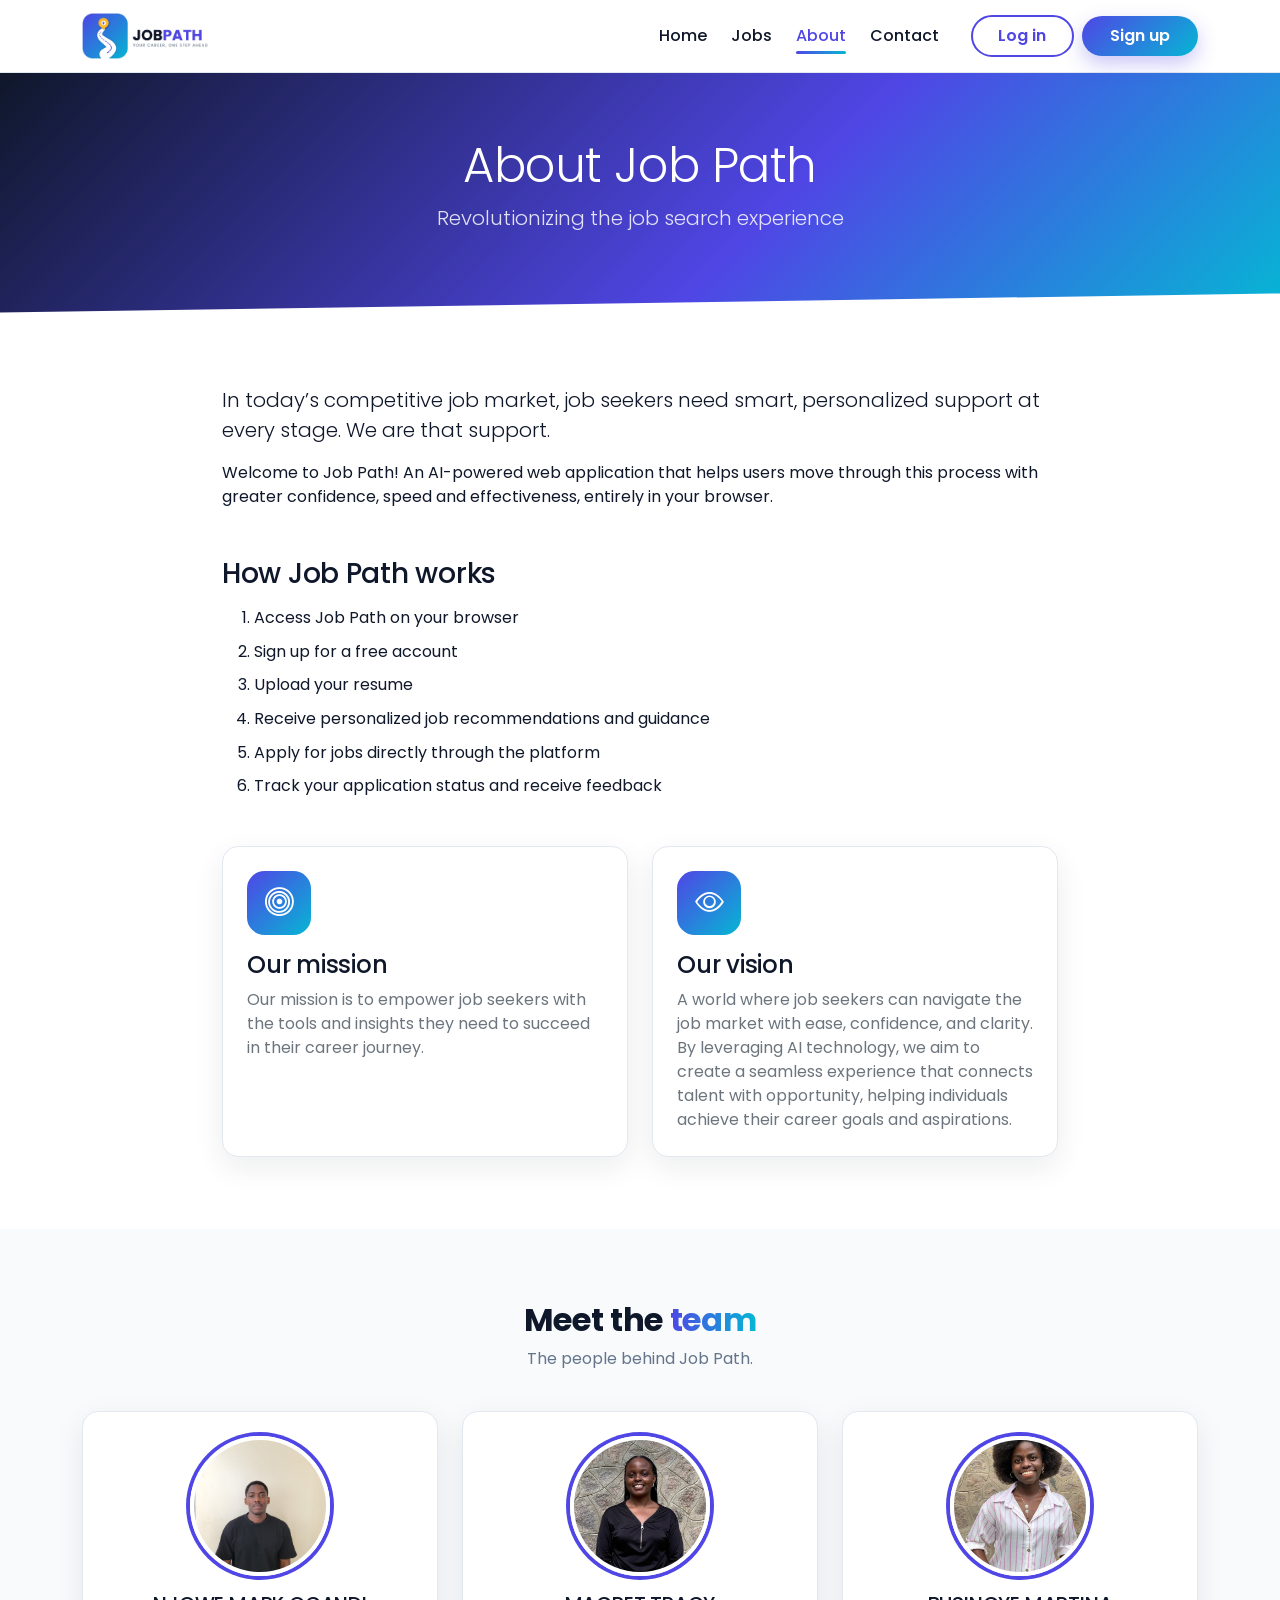
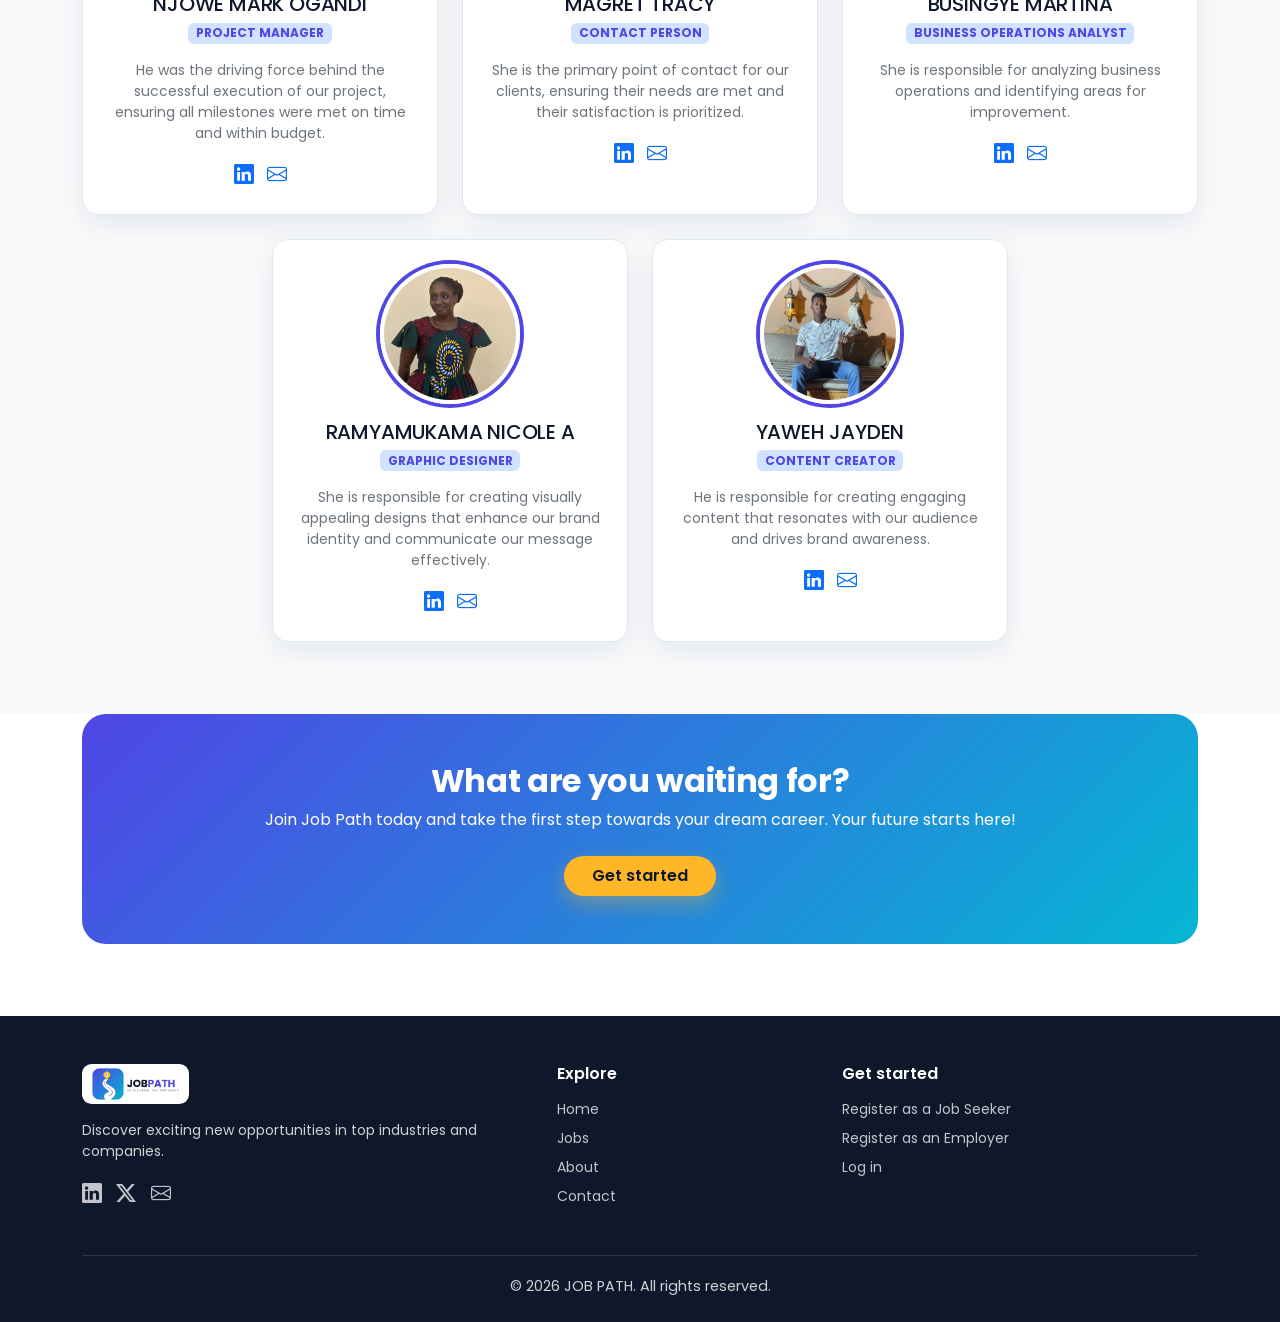
==== commit 4177fbd7: "more on the team members" ====
--- a/about.html
+++ b/about.html
@@ -71,10 +71,10 @@
       <!-- ONE MEMBER: copy this whole block for each person -->
       <div class="col-sm-6 col-lg-4 reveal">
         <div class="uv-card text-center">
-          <img src="assets/img/team/member1.jpg" alt="Photo of Member Name" class="team-photo mb-3">
-          <h3 class="h5 mb-1">Member Name</h3>
-          <span class="badge bg-primary-subtle text-primary mb-3">Role, e.g. Front-end Developer</span>
-          <p class="text-secondary small mb-3">One or two sentences about this person: what they worked on and what they enjoy.</p>
+          <img src="assets/img/TEAM/MARK.jpeg" alt="Photo of Member Name" class="team-photo mb-3">
+          <h3 class="h5 mb-1">NJOWE MARK OGANDI</h3>
+          <span class="badge bg-primary-subtle text-primary mb-3">PROJECT MANAGER</span>
+          <p class="text-secondary small mb-3">He was the driving force behind the successful execution of our project, ensuring all milestones were met on time and within budget.</p>
           <div class="fs-5">
             <a href="#" class="me-2" aria-label="Member Name on LinkedIn"><i class="bi bi-linkedin"></i></a>
             <a href="mailto:name@example.com" aria-label="Email Member Name"><i class="bi bi-envelope"></i></a>
@@ -82,6 +82,66 @@
         </div>
       </div>
       <!-- END ONE MEMBER -->
+
+     <!-- ONE MEMBER: copy this whole block for each person -->
+      <div class="col-sm-6 col-lg-4 reveal">
+        <div class="uv-card text-center">
+          <img src="assets/img/TEAM/WhatsApp Image 2026-11-06 at 1.47.22 PM.jpeg" alt="Photo of Member Name" class="team-photo mb-3">
+          <h3 class="h5 mb-1">MAGRET TRACY</h3>
+          <span class="badge bg-primary-subtle text-primary mb-3">CONTACT PERSON</span>
+          <p class="text-secondary small mb-3">She is the primary point of contact for our clients, ensuring their needs are met and their satisfaction is prioritized.</p>
+          <div class="fs-5">
+            <a href="#" class="me-2" aria-label="Member Name on LinkedIn"><i class="bi bi-linkedin"></i></a>
+            <a href="mailto:name@example.com" aria-label="Email Member Name"><i class="bi bi-envelope"></i></a>
+          </div>
+        </div>
+      </div>
+      <!-- END ONE MEMBER -->
+
+     <!-- ONE MEMBER: copy this whole block for each person -->
+      <div class="col-sm-6 col-lg-4 reveal">
+        <div class="uv-card text-center">
+          <img src="assets/img/TEAM/WhatsApp Image 2026-11-06 at 1.51.54 PM.jpeg" alt="Photo of Member Name" class="team-photo mb-3">
+          <h3 class="h5 mb-1">BUSINGYE MARTINA</h3>
+          <span class="badge bg-primary-subtle text-primary mb-3">BUSINESS OPERATIONS ANALYST</span>
+          <p class="text-secondary small mb-3">She is responsible for analyzing business operations and identifying areas for improvement.</p>
+          <div class="fs-5">
+            <a href="#" class="me-2" aria-label="Member Name on LinkedIn"><i class="bi bi-linkedin"></i></a>
+            <a href="mailto:name@example.com" aria-label="Email Member Name"><i class="bi bi-envelope"></i></a>
+          </div>
+        </div>
+      </div>
+      <!-- END ONE MEMBER -->
+
+     <!-- ONE MEMBER: copy this whole block for each person -->
+      <div class="col-sm-6 col-lg-4 reveal">
+        <div class="uv-card text-center">
+          <img src="assets/img/TEAM/WhatsApp Image 2026-11-06 at 8.35.37 PM.jpeg" alt="Photo of Member Name" class="team-photo mb-3">
+          <h3 class="h5 mb-1">RAMYAMUKAMA NICOLE A</h3>
+          <span class="badge bg-primary-subtle text-primary mb-3">GRAPHIC DESIGNER</span>
+          <p class="text-secondary small mb-3">She is responsible for creating visually appealing designs that enhance our brand identity and communicate our message effectively.</p>
+          <div class="fs-5">
+            <a href="#" class="me-2" aria-label="Member Name on LinkedIn"><i class="bi bi-linkedin"></i></a>
+            <a href="mailto:name@example.com" aria-label="Email Member Name"><i class="bi bi-envelope"></i></a>
+          </div>
+        </div>
+      </div>
+      <!-- END ONE MEMBER -->      
+
+     <!-- ONE MEMBER: copy this whole block for each person -->
+      <div class="col-sm-6 col-lg-4 reveal">
+        <div class="uv-card text-center">
+          <img src="assets/img/TEAM/WhatsApp Image 2026-11-06 at 2.14.51 PM.jpeg" alt="Photo of Member Name" class="team-photo mb-3">
+          <h3 class="h5 mb-1">YAWEH JAYDEN</h3>
+          <span class="badge bg-primary-subtle text-primary mb-3">CONTENT CREATOR</span>
+          <p class="text-secondary small mb-3">He is responsible for creating engaging content that resonates with our audience and drives brand awareness.</p>
+          <div class="fs-5">
+            <a href="#" class="me-2" aria-label="Member Name on LinkedIn"><i class="bi bi-linkedin"></i></a>
+            <a href="mailto:name@example.com" aria-label="Email Member Name"><i class="bi bi-envelope"></i></a>
+          </div>
+        </div>
+      </div>
+      <!-- END ONE MEMBER -->            
 
     </div>
   </div>
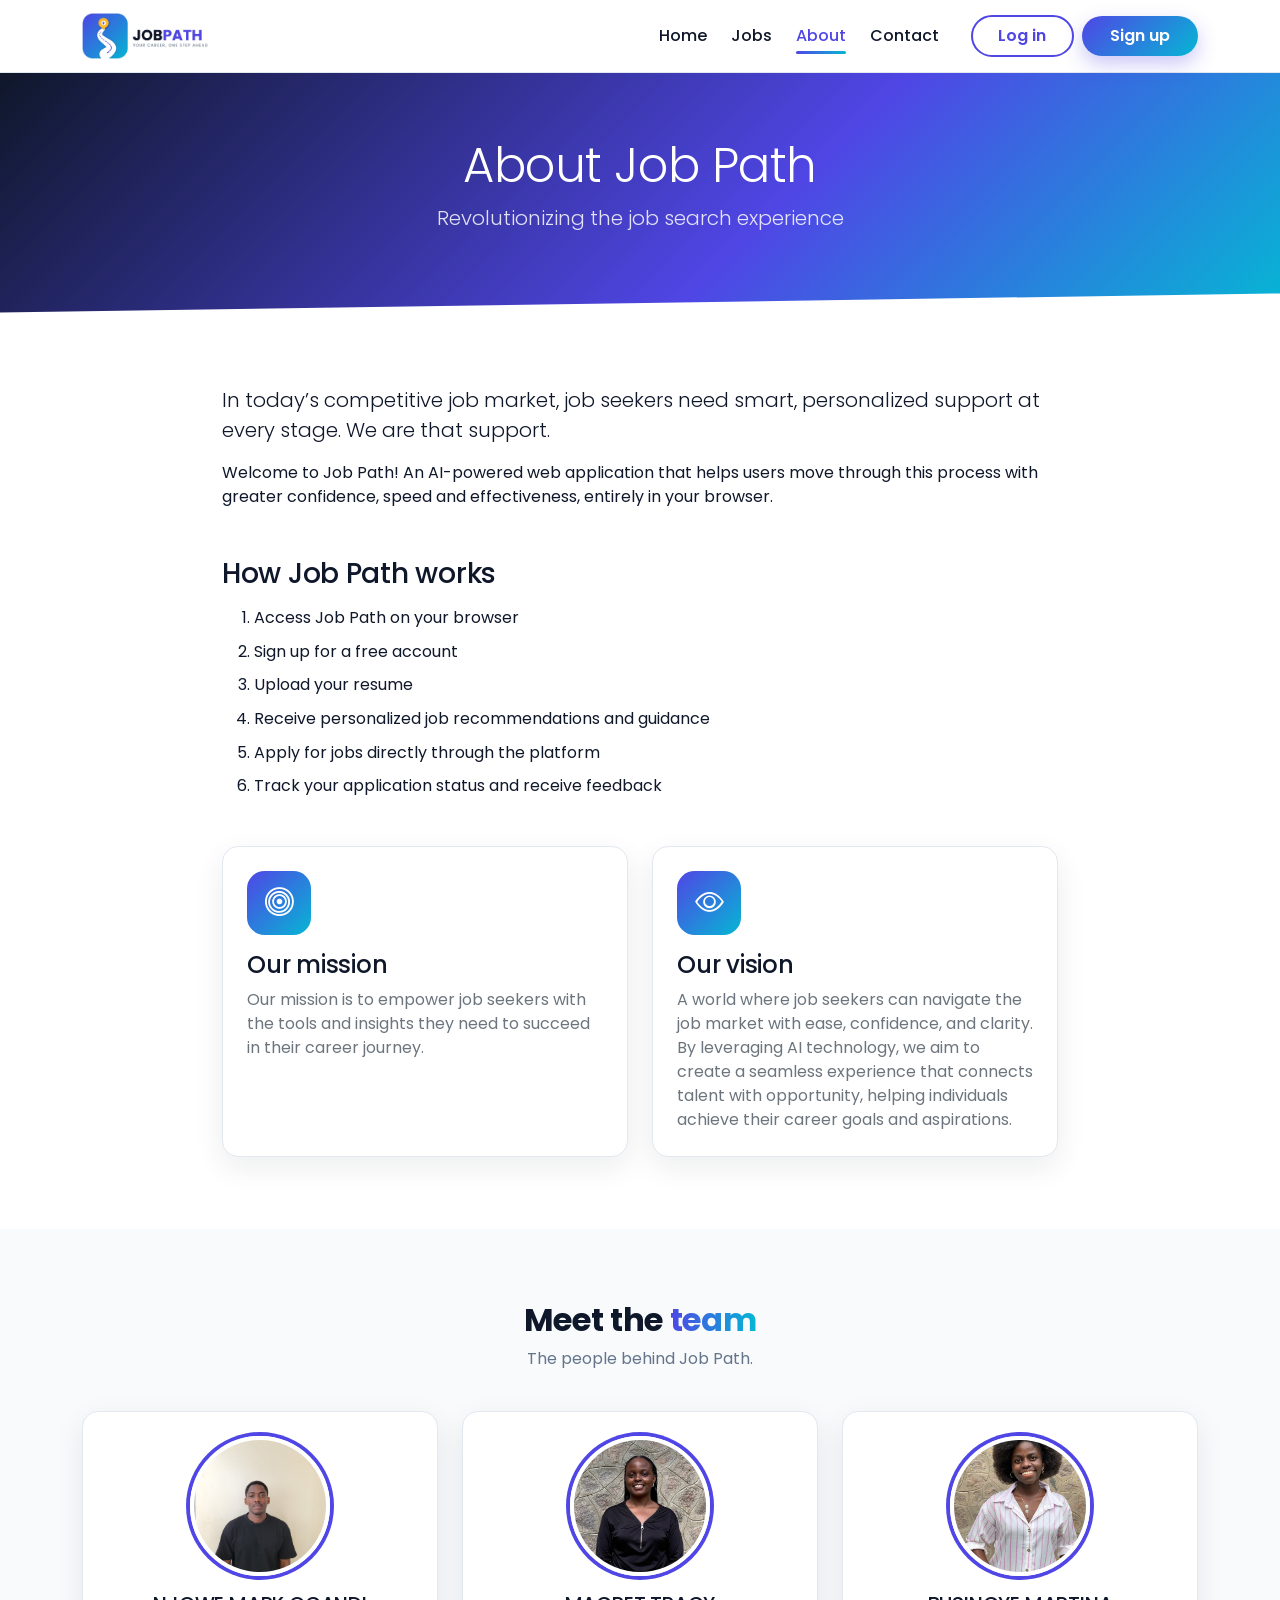
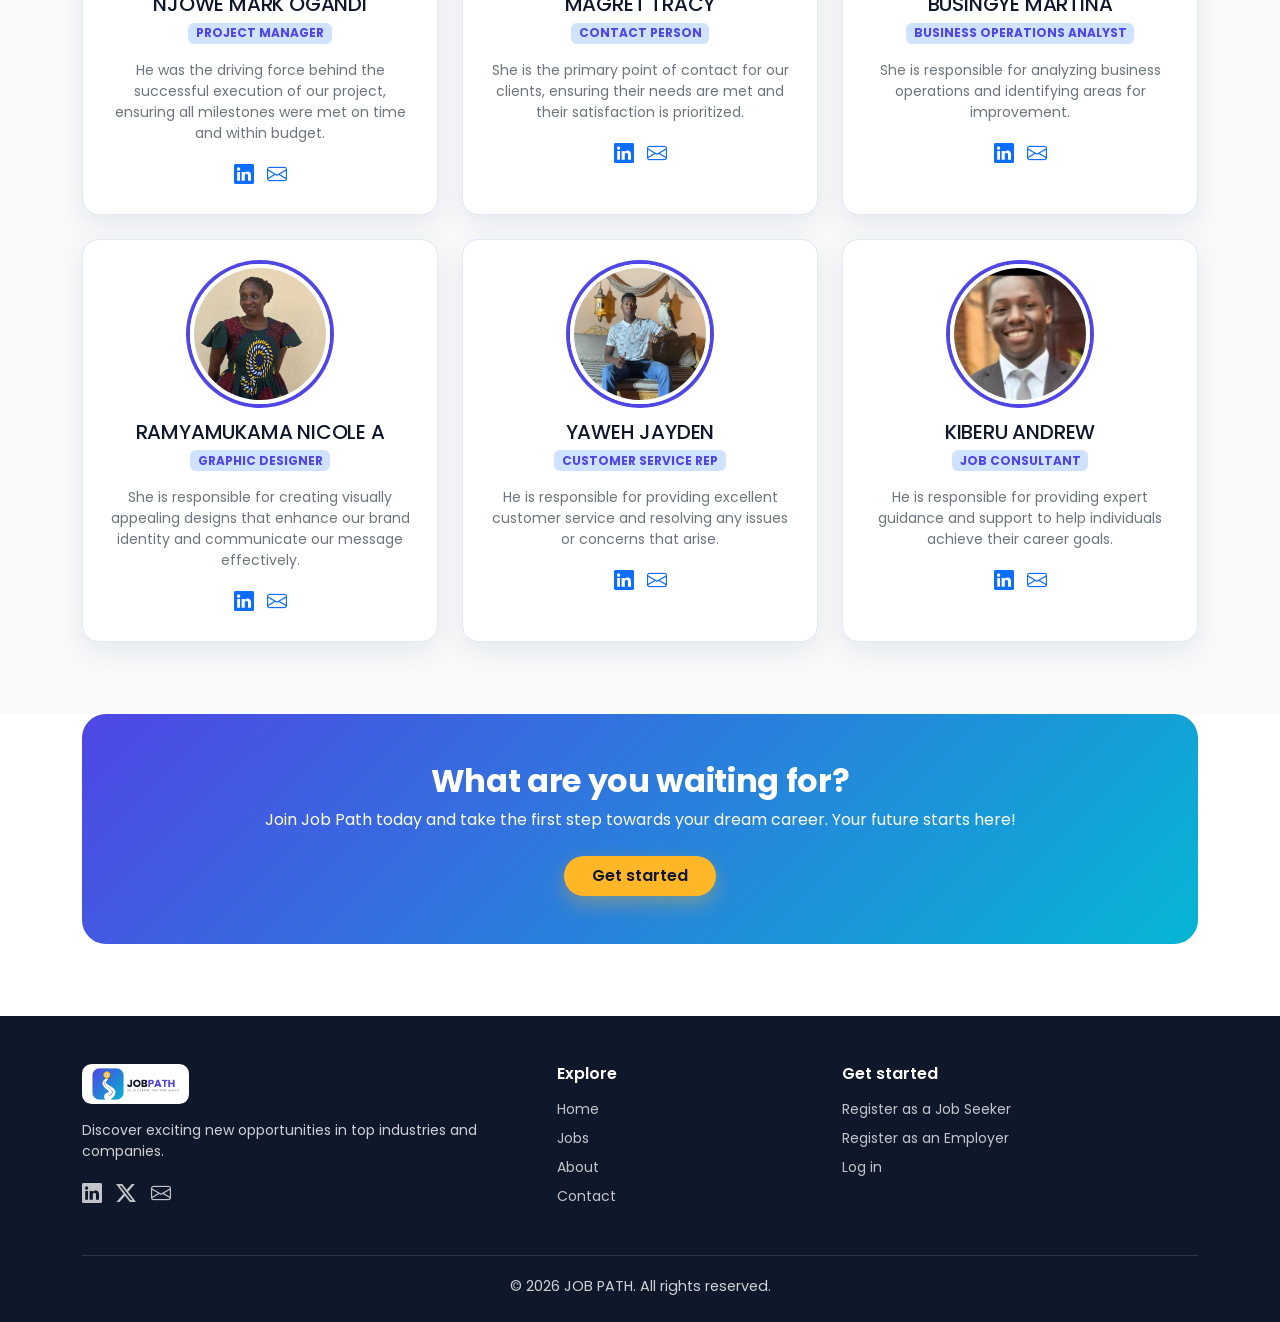
==== commit fb110e82: "more updates made" ====
--- a/about.html
+++ b/about.html
@@ -68,7 +68,7 @@
 
     <div class="row g-4 justify-content-center">
 
-      <!-- ONE MEMBER: copy this whole block for each person -->
+      <!-- MEMBER ONE -->
       <div class="col-sm-6 col-lg-4 reveal">
         <div class="uv-card text-center">
           <img src="assets/img/TEAM/MARK.jpeg" alt="Photo of Member Name" class="team-photo mb-3">
@@ -81,9 +81,9 @@
           </div>
         </div>
       </div>
-      <!-- END ONE MEMBER -->
+      <!-- END MEMBER -->
 
-     <!-- ONE MEMBER: copy this whole block for each person -->
+     <!-- MEMBER TWO -->
       <div class="col-sm-6 col-lg-4 reveal">
         <div class="uv-card text-center">
           <img src="assets/img/TEAM/WhatsApp Image 2026-11-06 at 1.47.22 PM.jpeg" alt="Photo of Member Name" class="team-photo mb-3">
@@ -96,9 +96,9 @@
           </div>
         </div>
       </div>
-      <!-- END ONE MEMBER -->
+      <!-- END MEMBER -->
 
-     <!-- ONE MEMBER: copy this whole block for each person -->
+     <!-- MEMBER THREE -->
       <div class="col-sm-6 col-lg-4 reveal">
         <div class="uv-card text-center">
           <img src="assets/img/TEAM/WhatsApp Image 2026-11-06 at 1.51.54 PM.jpeg" alt="Photo of Member Name" class="team-photo mb-3">
@@ -111,9 +111,9 @@
           </div>
         </div>
       </div>
-      <!-- END ONE MEMBER -->
+      <!-- END MEMBER -->
 
-     <!-- ONE MEMBER: copy this whole block for each person -->
+     <!-- MEMBER FOUR -->
       <div class="col-sm-6 col-lg-4 reveal">
         <div class="uv-card text-center">
           <img src="assets/img/TEAM/WhatsApp Image 2026-11-06 at 8.35.37 PM.jpeg" alt="Photo of Member Name" class="team-photo mb-3">
@@ -126,23 +126,37 @@
           </div>
         </div>
       </div>
-      <!-- END ONE MEMBER -->      
+      <!-- END MEMBER -->      
 
-     <!-- ONE MEMBER: copy this whole block for each person -->
+     <!-- MEMBER FIVE -->
       <div class="col-sm-6 col-lg-4 reveal">
         <div class="uv-card text-center">
           <img src="assets/img/TEAM/WhatsApp Image 2026-11-06 at 2.14.51 PM.jpeg" alt="Photo of Member Name" class="team-photo mb-3">
           <h3 class="h5 mb-1">YAWEH JAYDEN</h3>
-          <span class="badge bg-primary-subtle text-primary mb-3">CONTENT CREATOR</span>
-          <p class="text-secondary small mb-3">He is responsible for creating engaging content that resonates with our audience and drives brand awareness.</p>
+          <span class="badge bg-primary-subtle text-primary mb-3">CUSTOMER SERVICE REP</span>
+          <p class="text-secondary small mb-3">He is responsible for providing excellent customer service and resolving any issues or concerns that arise.</p>
           <div class="fs-5">
             <a href="#" class="me-2" aria-label="Member Name on LinkedIn"><i class="bi bi-linkedin"></i></a>
             <a href="mailto:name@example.com" aria-label="Email Member Name"><i class="bi bi-envelope"></i></a>
           </div>
         </div>
       </div>
-      <!-- END ONE MEMBER -->            
-
+      <!-- END MEMBER --> 
+       
+     <!-- MEMBER SIX -->
+      <div class="col-sm-6 col-lg-4 reveal">
+        <div class="uv-card text-center">
+          <img src="assets/img/TEAM/WhatsApp Image 2026-11-06 at 10.26.27 PM.jpeg" alt="Photo of Member Name" class="team-photo mb-3">
+          <h3 class="h5 mb-1">KIBERU ANDREW</h3>
+          <span class="badge bg-primary-subtle text-primary mb-3">JOB CONSULTANT</span>
+          <p class="text-secondary small mb-3">He is responsible for providing expert guidance and support to help individuals achieve their career goals.</p>
+          <div class="fs-5">
+            <a href="#" class="me-2" aria-label="Member Name on LinkedIn"><i class="bi bi-linkedin"></i></a>
+            <a href="mailto:name@example.com" aria-label="Email Member Name"><i class="bi bi-envelope"></i></a>
+          </div>
+        </div>
+      </div>
+      <!-- END MEMBER --> 
     </div>
   </div>
 </section>
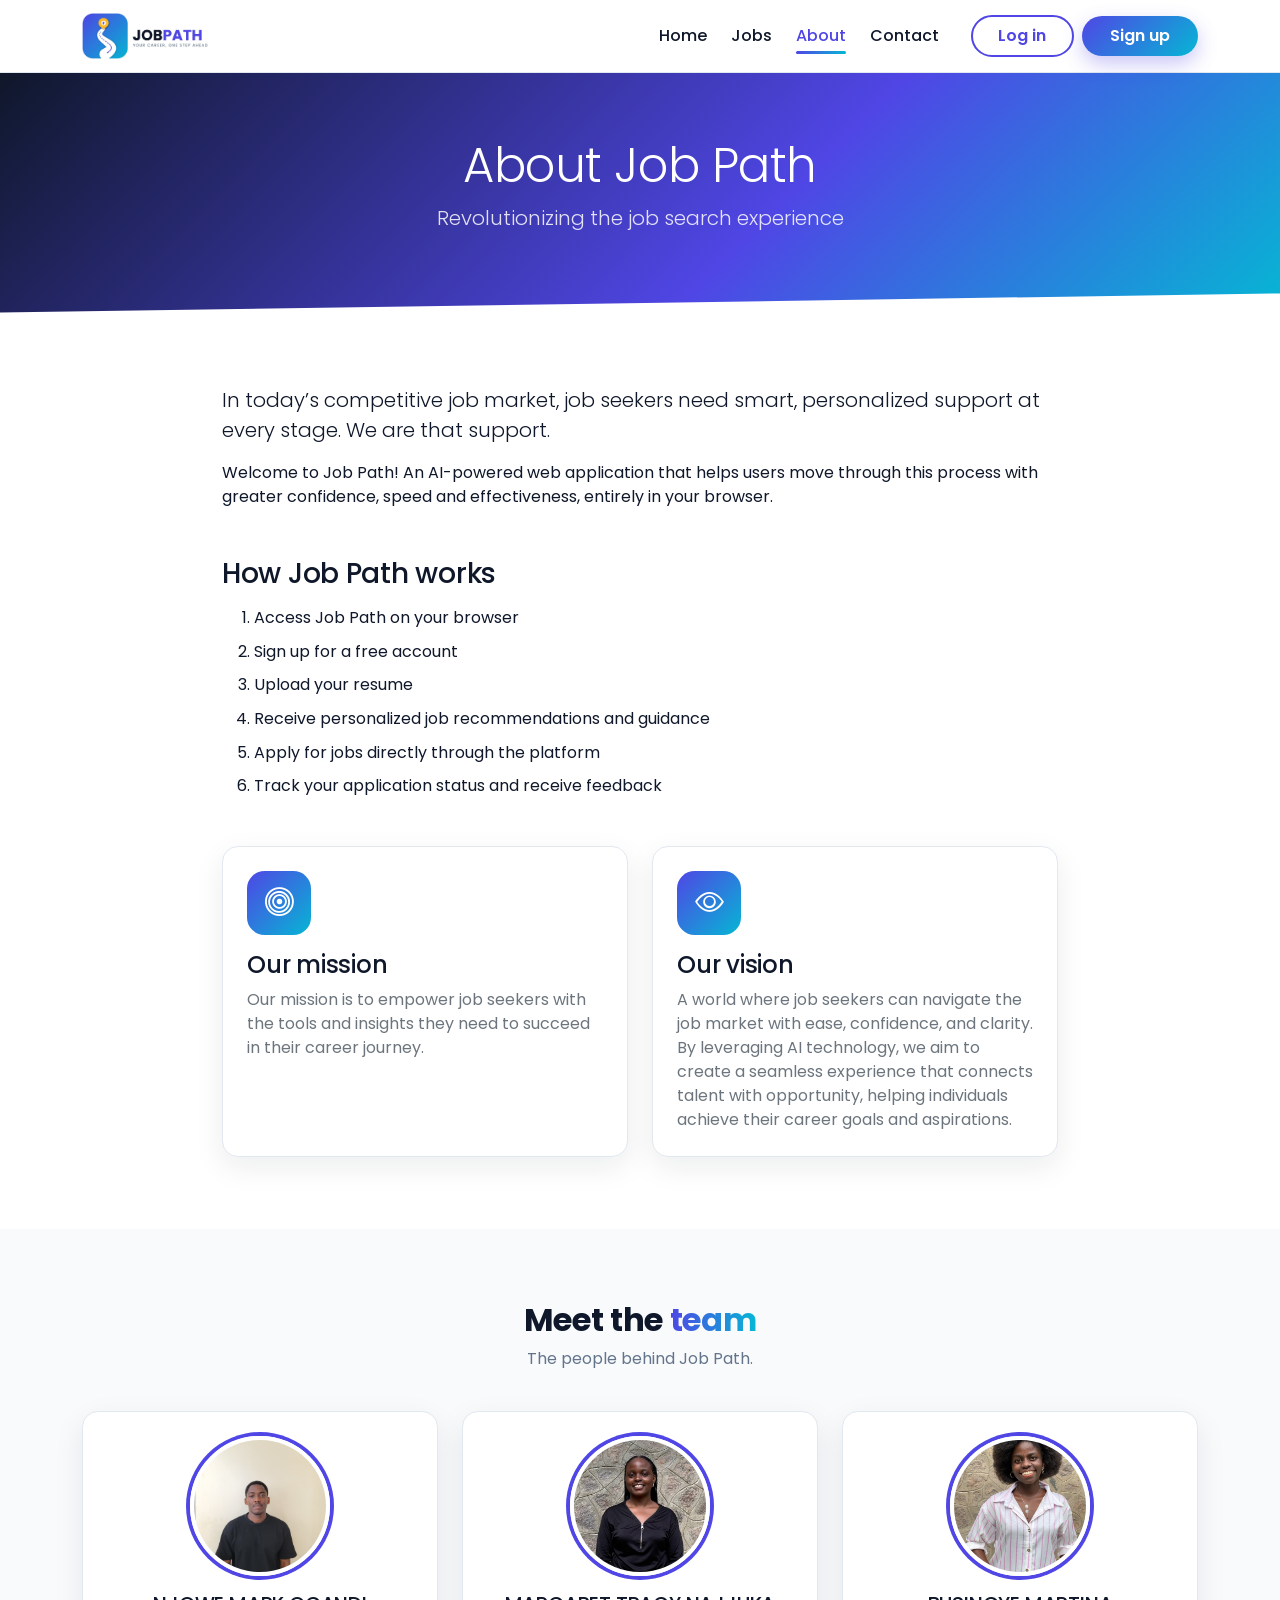
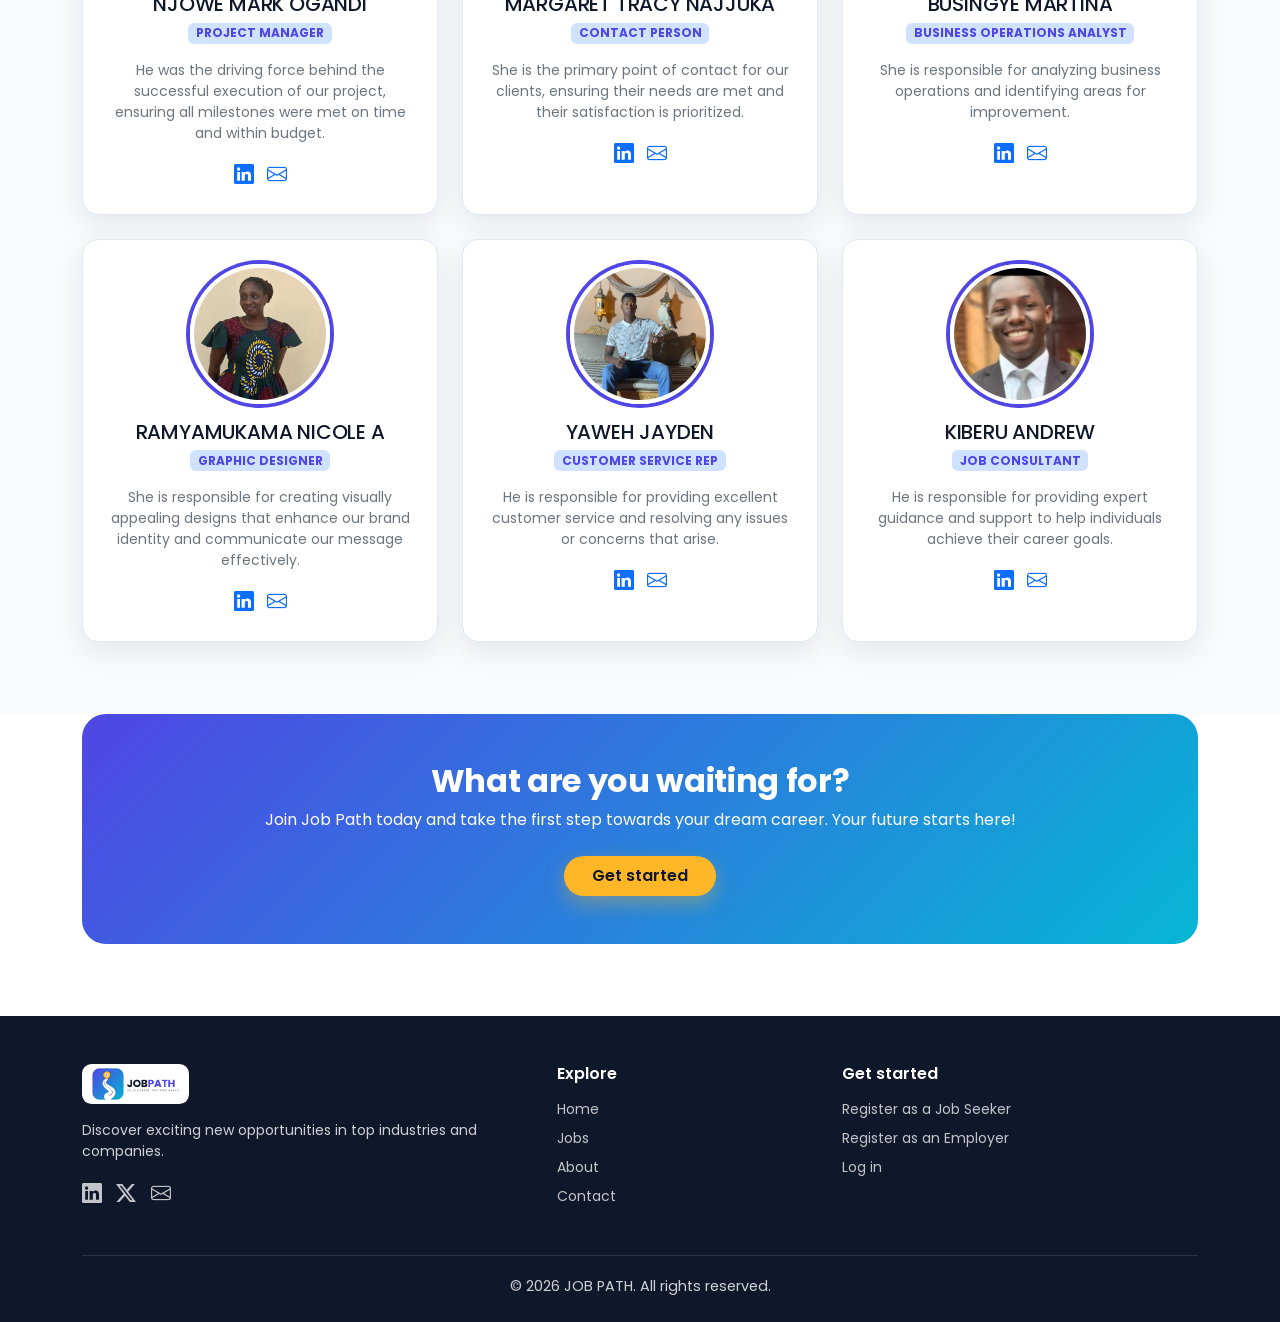
==== commit 4c8ad017: "Update about.html Correction of the contact persons name" ====
--- a/about.html
+++ b/about.html
@@ -87,7 +87,7 @@
       <div class="col-sm-6 col-lg-4 reveal">
         <div class="uv-card text-center">
           <img src="assets/img/TEAM/WhatsApp Image 2026-11-06 at 1.47.22 PM.jpeg" alt="Photo of Member Name" class="team-photo mb-3">
-          <h3 class="h5 mb-1">MAGRET TRACY</h3>
+          <h3 class="h5 mb-1">MARGARET TRACY NAJJUKA</h3>
           <span class="badge bg-primary-subtle text-primary mb-3">CONTACT PERSON</span>
           <p class="text-secondary small mb-3">She is the primary point of contact for our clients, ensuring their needs are met and their satisfaction is prioritized.</p>
           <div class="fs-5">
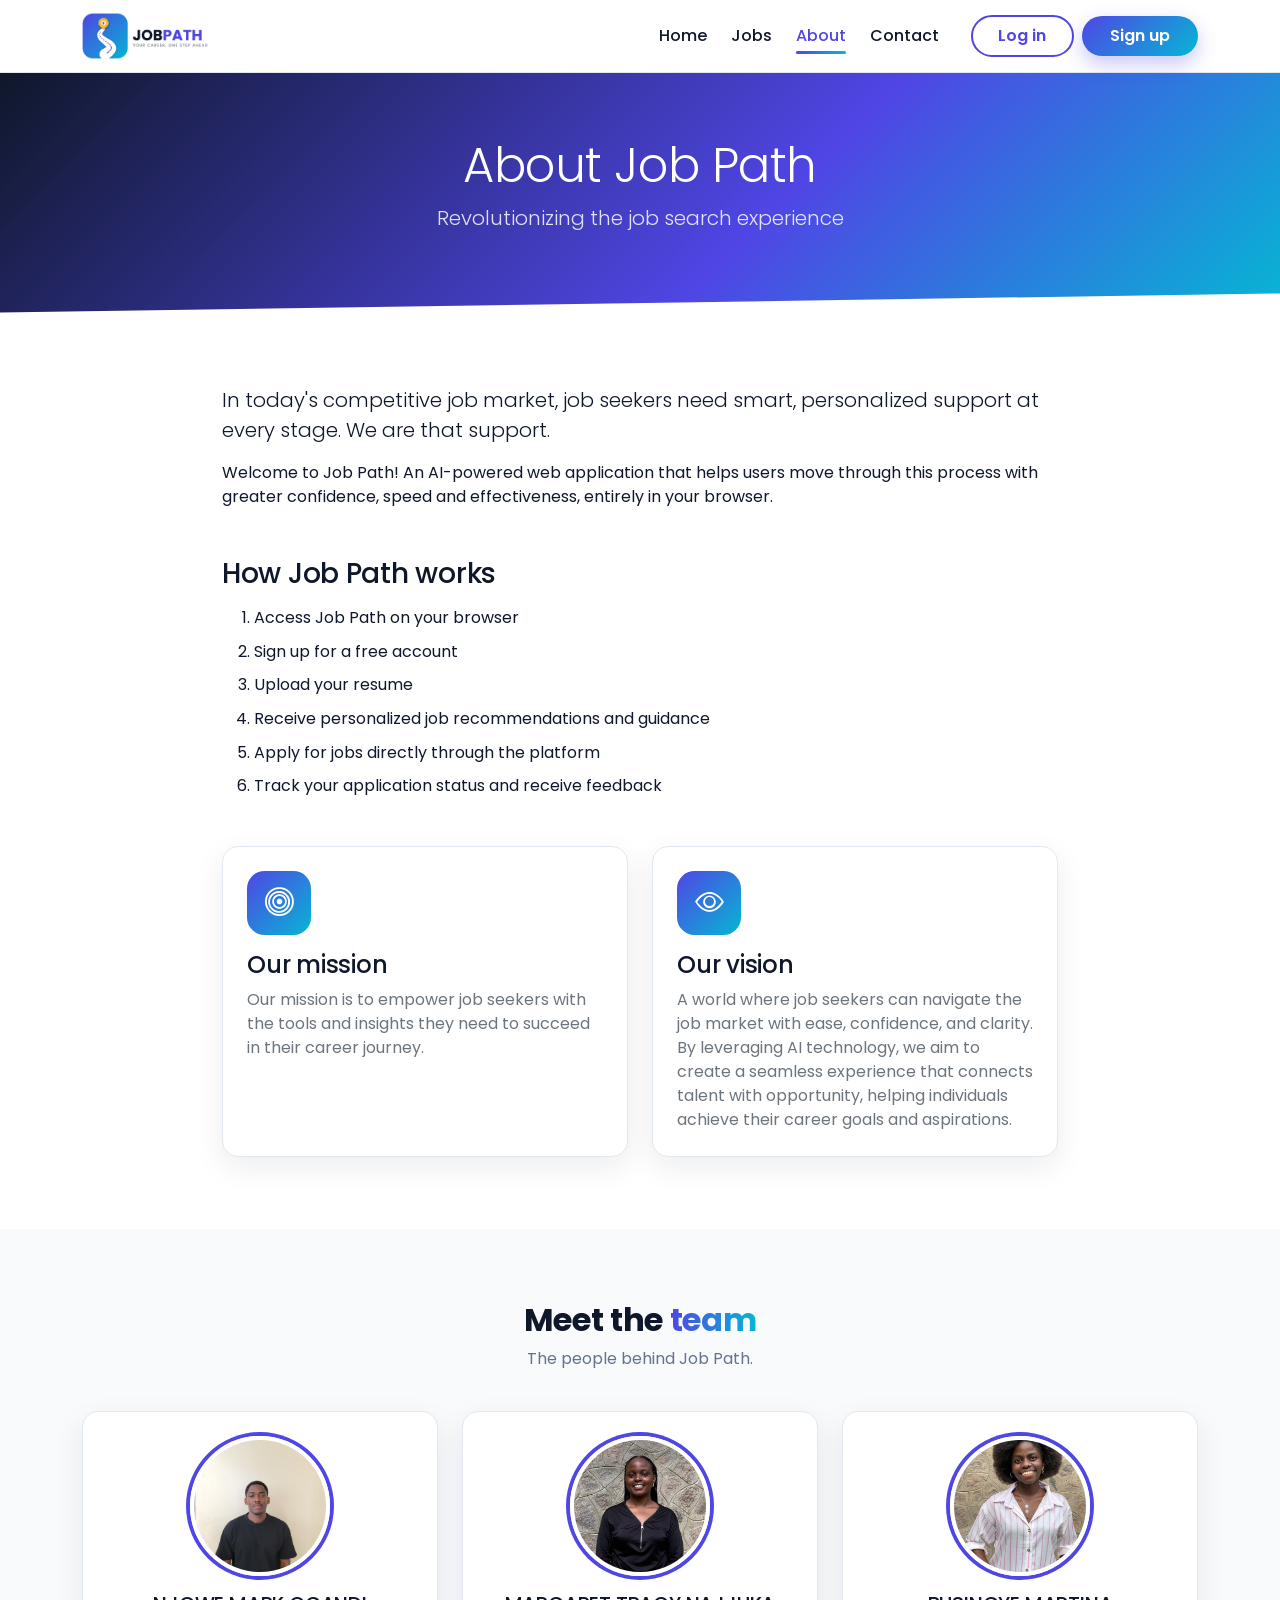
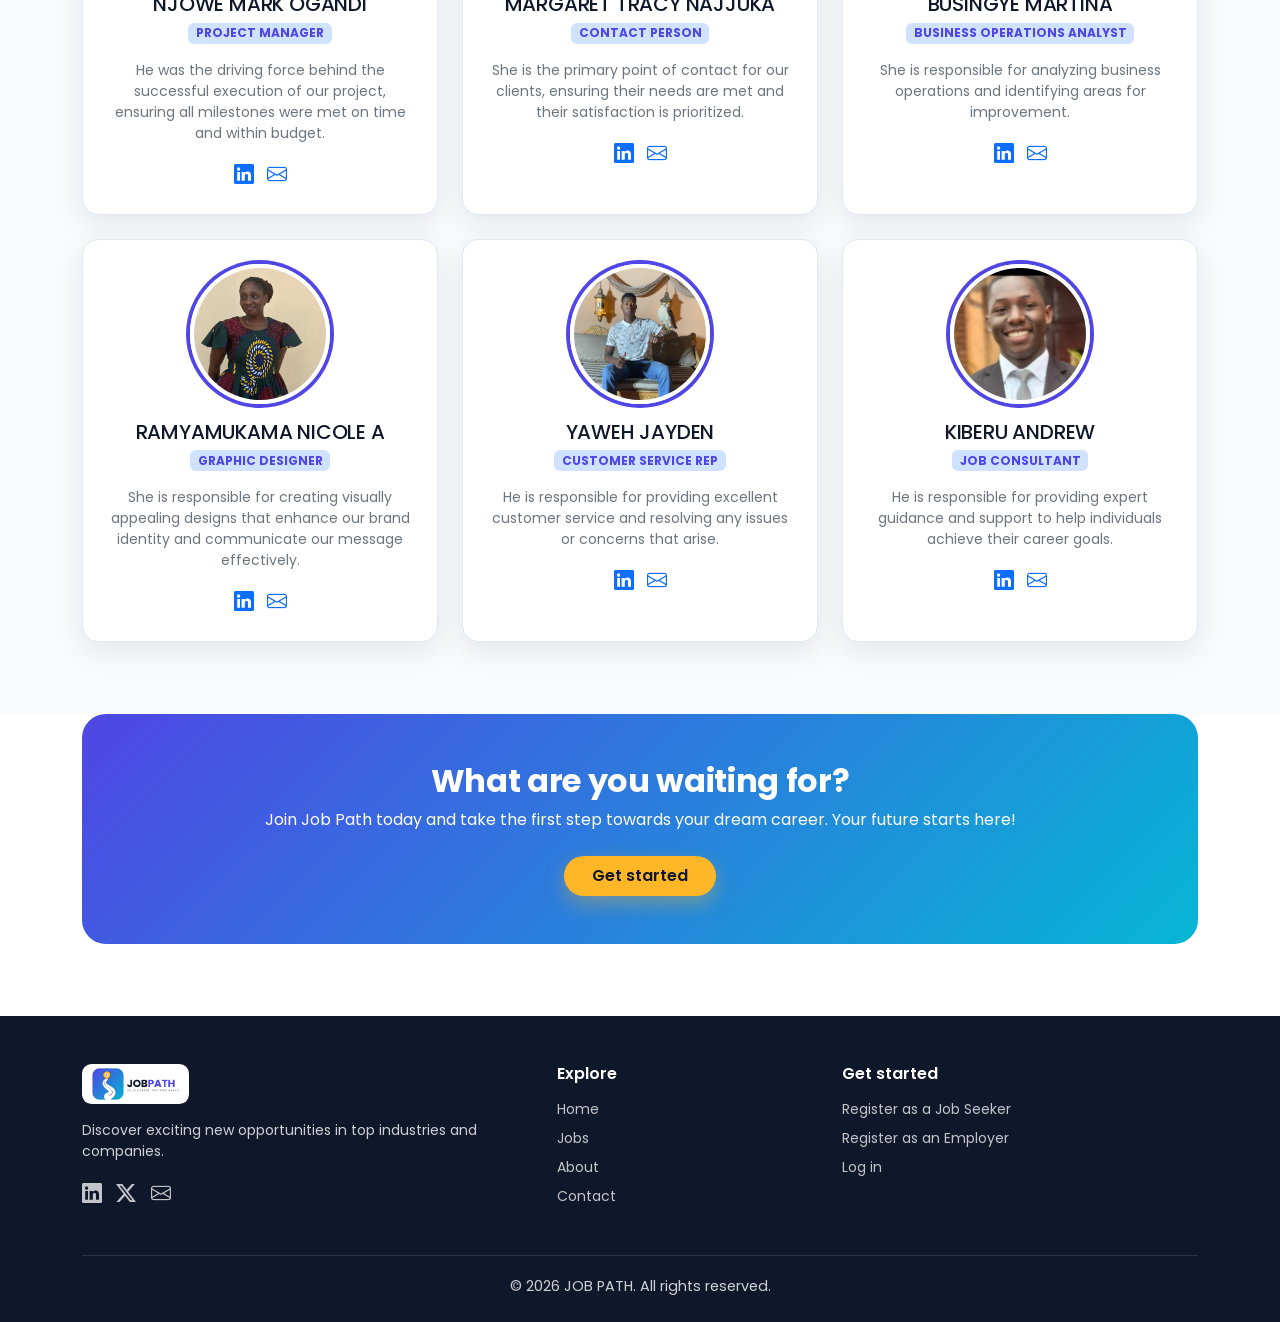
==== commit f78ac6e9: "update made" ====
--- a/about.html
+++ b/about.html
@@ -28,7 +28,7 @@
 
     <section class="section">
       <div class="container" style="max-width: 860px;">
-        <p class="lead">In today&rsquo;s competitive job market, job seekers need smart, personalized support at every stage. We are that support.</p>
+        <p class="lead">In today's competitive job market, job seekers need smart, personalized support at every stage. We are that support.</p>
         <p>Welcome to Job Path! An AI-powered web application that helps users move through this process with greater confidence, speed and effectiveness, entirely in your browser.</p>
 
         <h2 class="h3 mt-5 mb-3">How Job Path works</h2>
--- a/assets/css/style.css
+++ b/assets/css/style.css
@@ -0,0 +1,177 @@
+
+
+/* ---------- 1. THEME (colours + font taken from the logo) ---------- */
+:root {
+  --jp-indigo: #4f46e5;
+  --jp-blue:   #2563eb;
+  --jp-cyan:   #06b6d4;
+  --jp-navy:   #0f172a;
+  --jp-slate:  #64748b;
+  --jp-gold:   #ffb627;
+  --jp-bg:     #f8fafc;
+  --jp-border: #e2e8f0;
+  --jp-radius: 1rem;
+  --jp-shadow: 0 10px 30px rgba(15, 23, 42, .08);
+
+  /* Re-point Bootstrap's own variables at our palette */
+  --bs-primary: var(--jp-indigo);
+  --bs-primary-rgb: 79, 70, 229;
+  --bs-link-color: var(--jp-indigo);
+  --bs-link-hover-color: #4338ca;
+  --bs-body-font-family: "Poppins", system-ui, -apple-system, "Segoe UI", Roboto, sans-serif;
+  --bs-body-color: var(--jp-navy);
+  --bs-body-bg: #ffffff;
+}
+
+/* ---------- 2. BASE ---------- */
+html { scroll-behavior: smooth; }
+body { font-family: var(--bs-body-font-family); background: #fff; }
+h1, h2, h3, h4, h5 { font-weight: 700; letter-spacing: -.01em; }
+.text-gradient {
+  background: linear-gradient(90deg, var(--jp-indigo), var(--jp-cyan));
+  -webkit-background-clip: text; background-clip: text; color: transparent;
+}
+.skip-link {            /* keyboard users can jump past the menu */
+  position: absolute; left: -999px; top: 0; z-index: 2000;
+  background: var(--jp-navy); color: #fff; padding: .5rem 1rem;
+}
+.skip-link:focus { left: 0; }
+:focus-visible { outline: 3px solid var(--jp-cyan); outline-offset: 2px; }
+
+/* ---------- 3. HEADER ---------- */
+.jp-navbar {
+  background: rgba(255, 255, 255, .92);
+  backdrop-filter: blur(8px);
+  border-bottom: 1px solid var(--jp-border);
+}
+.brand-logo { height: 46px; width: auto; }
+.jp-navbar .nav-link { color: var(--jp-navy); font-weight: 500; position: relative; }
+.jp-navbar .nav-link:hover { color: var(--jp-indigo); }
+.jp-navbar .nav-link.active { color: var(--jp-indigo); }
+.jp-navbar .nav-link.active::after {   /* little underline on current page */
+  content: ""; position: absolute; left: .5rem; right: .5rem; bottom: 2px;
+  height: 3px; border-radius: 3px;
+  background: linear-gradient(90deg, var(--jp-indigo), var(--jp-cyan));
+}
+
+/* ---------- 4. HERO ---------- */
+.hero {
+  color: #fff;
+  background: linear-gradient(135deg, var(--jp-navy) 0%, var(--jp-indigo) 55%, var(--jp-cyan) 100%);
+  padding-bottom: 5rem;
+  clip-path: polygon(0 0, 100% 0, 100% 90%, 0 100%);   /* slanted bottom edge */
+}
+.hero h1 { color: #fff; }
+.hero-tagline { color: var(--jp-gold); font-weight: 500; }
+.hero-art {                       /* decorative road + pin echoing the logo */
+  max-width: 340px; width: 100%; filter: drop-shadow(0 20px 30px rgba(0,0,0,.25));
+}
+.page-hero {                      /* smaller hero for inner pages */
+  color: #fff; text-align: center; padding: 4rem 0 5rem;
+  background: linear-gradient(135deg, var(--jp-navy) 0%, var(--jp-indigo) 60%, var(--jp-cyan) 100%);
+  clip-path: polygon(0 0, 100% 0, 100% 92%, 0 100%);
+}
+.page-hero h1 { color: #fff; }
+.page-hero p  { color: rgba(255,255,255,.85); max-width: 40rem; margin-inline: auto; }
+
+/* ---------- 5. SECTIONS ---------- */
+.section { padding: 4.5rem 0; }
+.section-alt { background: var(--jp-bg); }
+.section-title { text-align: center; margin-bottom: .5rem; }
+.section-intro { text-align: center; color: var(--jp-slate); max-width: 36rem; margin: 0 auto 2.5rem; }
+
+.cta-band {
+  background: linear-gradient(135deg, var(--jp-indigo), var(--jp-cyan));
+  color: #fff; border-radius: 1.5rem; padding: 3rem 1.5rem; text-align: center;
+}
+.cta-band h2 { color: #fff; }
+
+/* ---------- 6. CARDS / ICONS / STEPS ---------- */
+.icon-wrap {
+  width: 64px; height: 64px; border-radius: 1.1rem; display: grid; place-items: center;
+  font-size: 1.8rem; color: #fff;
+  background: linear-gradient(135deg, var(--jp-indigo), var(--jp-cyan));
+}
+.step-badge {
+  position: absolute; top: -18px; left: 50%; transform: translateX(-50%);
+  width: 40px; height: 40px; display: grid; place-items: center; font-weight: 700;
+  background: var(--jp-gold); color: var(--jp-navy); border: 4px solid #fff; border-radius: 50%;
+}
+.path-row { position: relative; }
+@media (min-width: 768px) {       /* dashed "road" linking the steps */
+  .path-row::before {
+    content: ""; position: absolute; top: 0; left: 16%; right: 16%;
+    border-top: 4px dashed var(--jp-indigo); opacity: .3;
+  }
+}
+.about-list li { margin-bottom: .6rem; }
+
+/* Team member photos: round, cropped to fit, with an indigo ring */
+.team-photo {
+  width: 140px;
+  height: 140px;
+  object-fit: cover;          /* crops instead of stretching */
+  border-radius: 50%;         /* makes it a circle */
+  border: 4px solid #fff;
+  box-shadow: 0 0 0 4px var(--jp-indigo);
+}
+
+/* ---------- 7. JOBS PAGE ---------- */
+.job-card .card-title { font-size: 1.1rem; }
+.job-card .list-group-item { border: 0; padding-left: 0; font-size: .92rem; color: var(--jp-slate); }
+.save-btn {
+  border: 0; background: transparent; color: var(--jp-slate); font-size: 1.2rem; line-height: 1;
+}
+.save-btn:hover { color: var(--jp-indigo); }
+.save-btn.saved { color: var(--jp-gold); }
+#filterPills .nav-link { color: var(--jp-navy); border: 1px solid var(--jp-border); background: #fff; }
+#filterPills .nav-link.active {
+  color: #fff; border-color: transparent;
+  background: linear-gradient(135deg, var(--jp-indigo), var(--jp-cyan));
+}
+.accordion-button:not(.collapsed) { color: var(--jp-indigo); background: rgba(79,70,229,.08); }
+
+/* ---------- 8. FORMS ---------- */
+.auth-wrap { min-height: 60vh; display: grid; place-items: center; padding: 3rem 1rem 4rem; background: var(--jp-bg); }
+.auth-card {
+  width: 100%; max-width: 520px; background: #fff; border-radius: 1.25rem;
+  padding: 2rem; box-shadow: var(--jp-shadow); border: 1px solid var(--jp-border);
+}
+.auth-card h1 { font-size: 1.7rem; }
+.password-toggle {
+  position: absolute; right: .6rem; top: 50%; transform: translateY(-50%);
+  border: 0; background: transparent; color: var(--jp-slate); padding: .25rem .5rem;
+}
+.form-text { color: var(--jp-slate); }
+
+/* ---------- 9. FOOTER ---------- */
+.jp-footer { background: var(--jp-navy); color: rgba(255,255,255,.8); padding: 3rem 0 1.5rem; }
+.jp-footer h6 { color: #fff; font-weight: 600; margin-bottom: 1rem; }
+.jp-footer a { color: rgba(255,255,255,.75); text-decoration: none; }
+.jp-footer a:hover { color: var(--jp-gold); }
+.footer-logo { height: 40px; width: auto; background: #fff; border-radius: .6rem; padding: .25rem .6rem; }
+.footer-social a { font-size: 1.25rem; margin-right: .9rem; }
+.footer-bottom { border-top: 1px solid rgba(255,255,255,.12); margin-top: 2rem; padding-top: 1.25rem; font-size: .9rem; }
+
+.back-to-top {
+  position: fixed; right: 1.25rem; bottom: 1.25rem; z-index: 1030;
+  width: 44px; height: 44px; border-radius: 50%; border: 0; color: #fff;
+  background: linear-gradient(135deg, var(--jp-indigo), var(--jp-cyan));
+  box-shadow: var(--jp-shadow); opacity: 0; pointer-events: none; transition: opacity .25s;
+}
+.back-to-top.show { opacity: 1; pointer-events: auto; }
+
+/* ---------- 10. UTILITIES ---------- */
+.js .reveal { opacity: 0; transform: translateY(18px); transition: opacity .6s ease, transform .6s ease; }
+.js .reveal.in-view { opacity: 1; transform: none; }
+
+/* ---------- 11. RESPONSIVE + ACCESSIBILITY ---------- */
+@media (max-width: 575.98px) {
+  .section { padding: 3rem 0; }
+  .brand-logo { height: 38px; }
+  .auth-card { padding: 1.5rem 1.1rem; }
+}
+@media (prefers-reduced-motion: reduce) {
+  html { scroll-behavior: auto; }
+  .js .reveal { opacity: 1; transform: none; transition: none; }
+}
